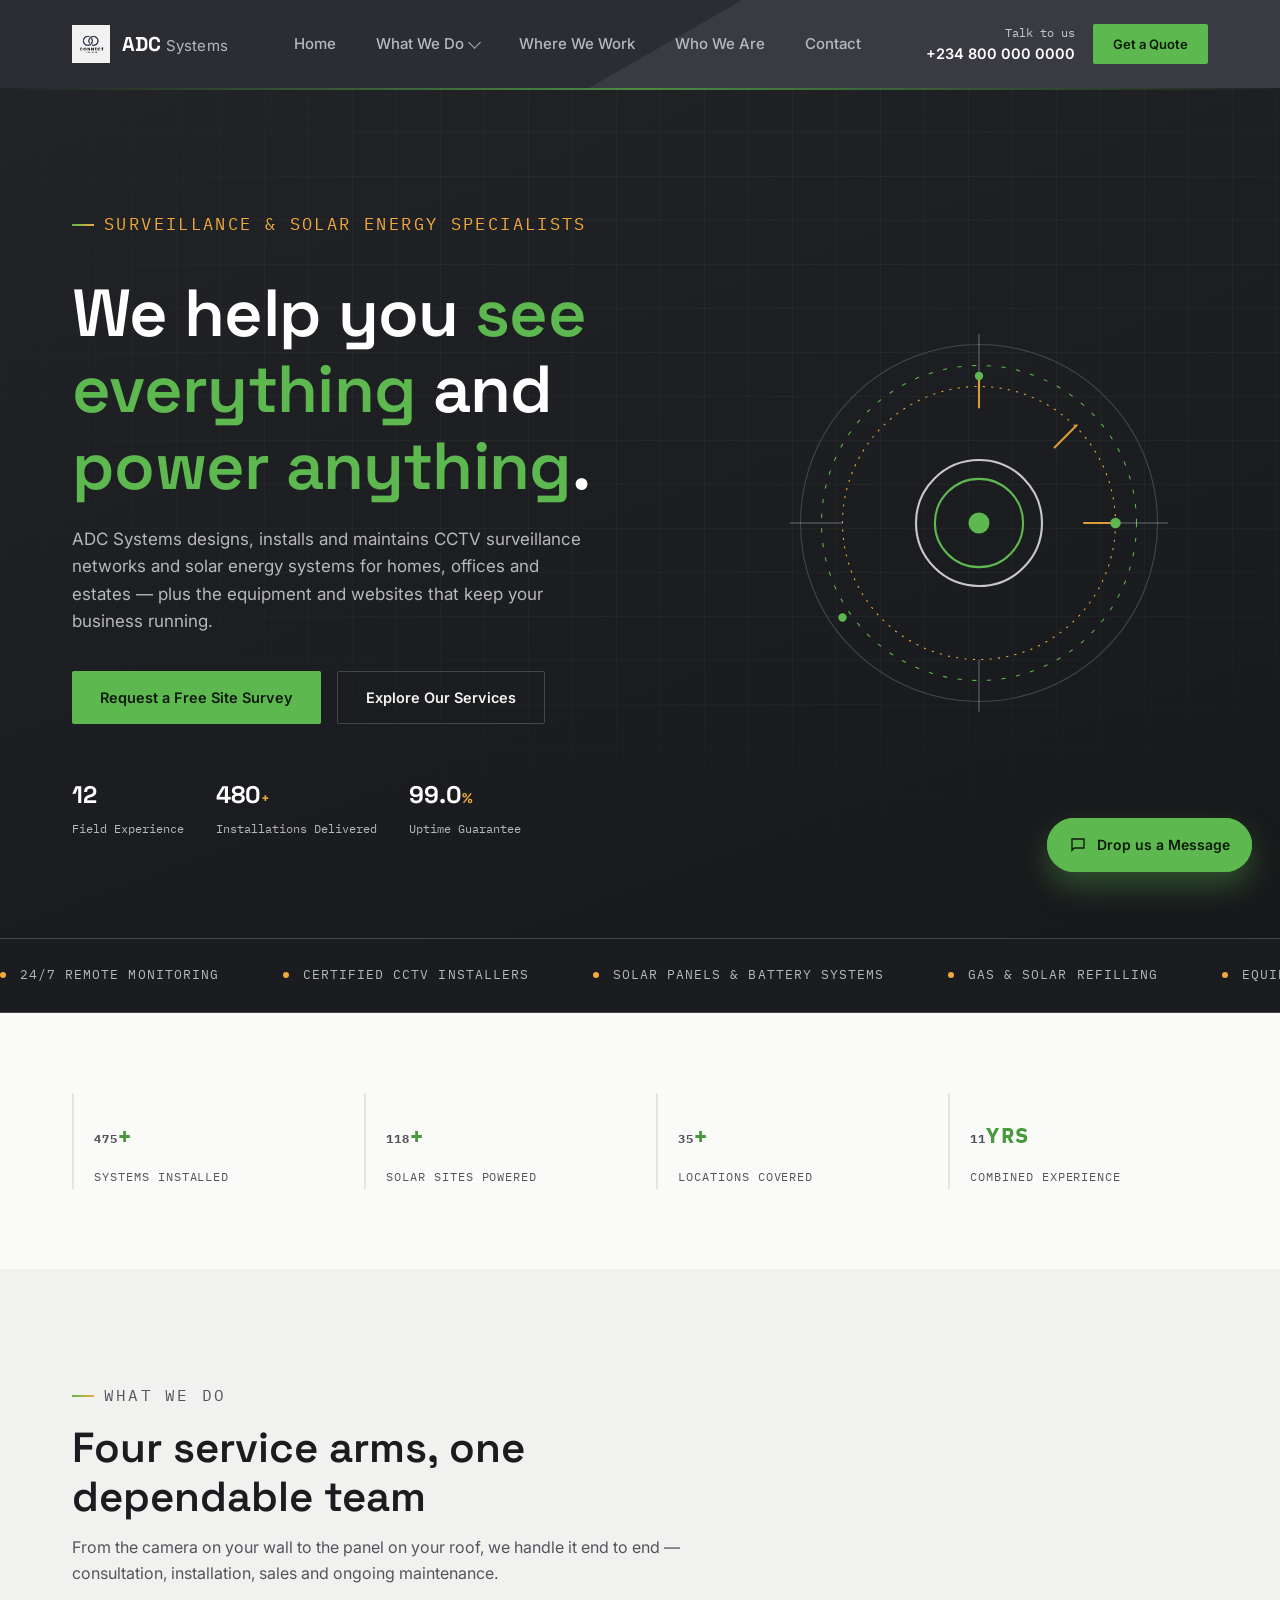
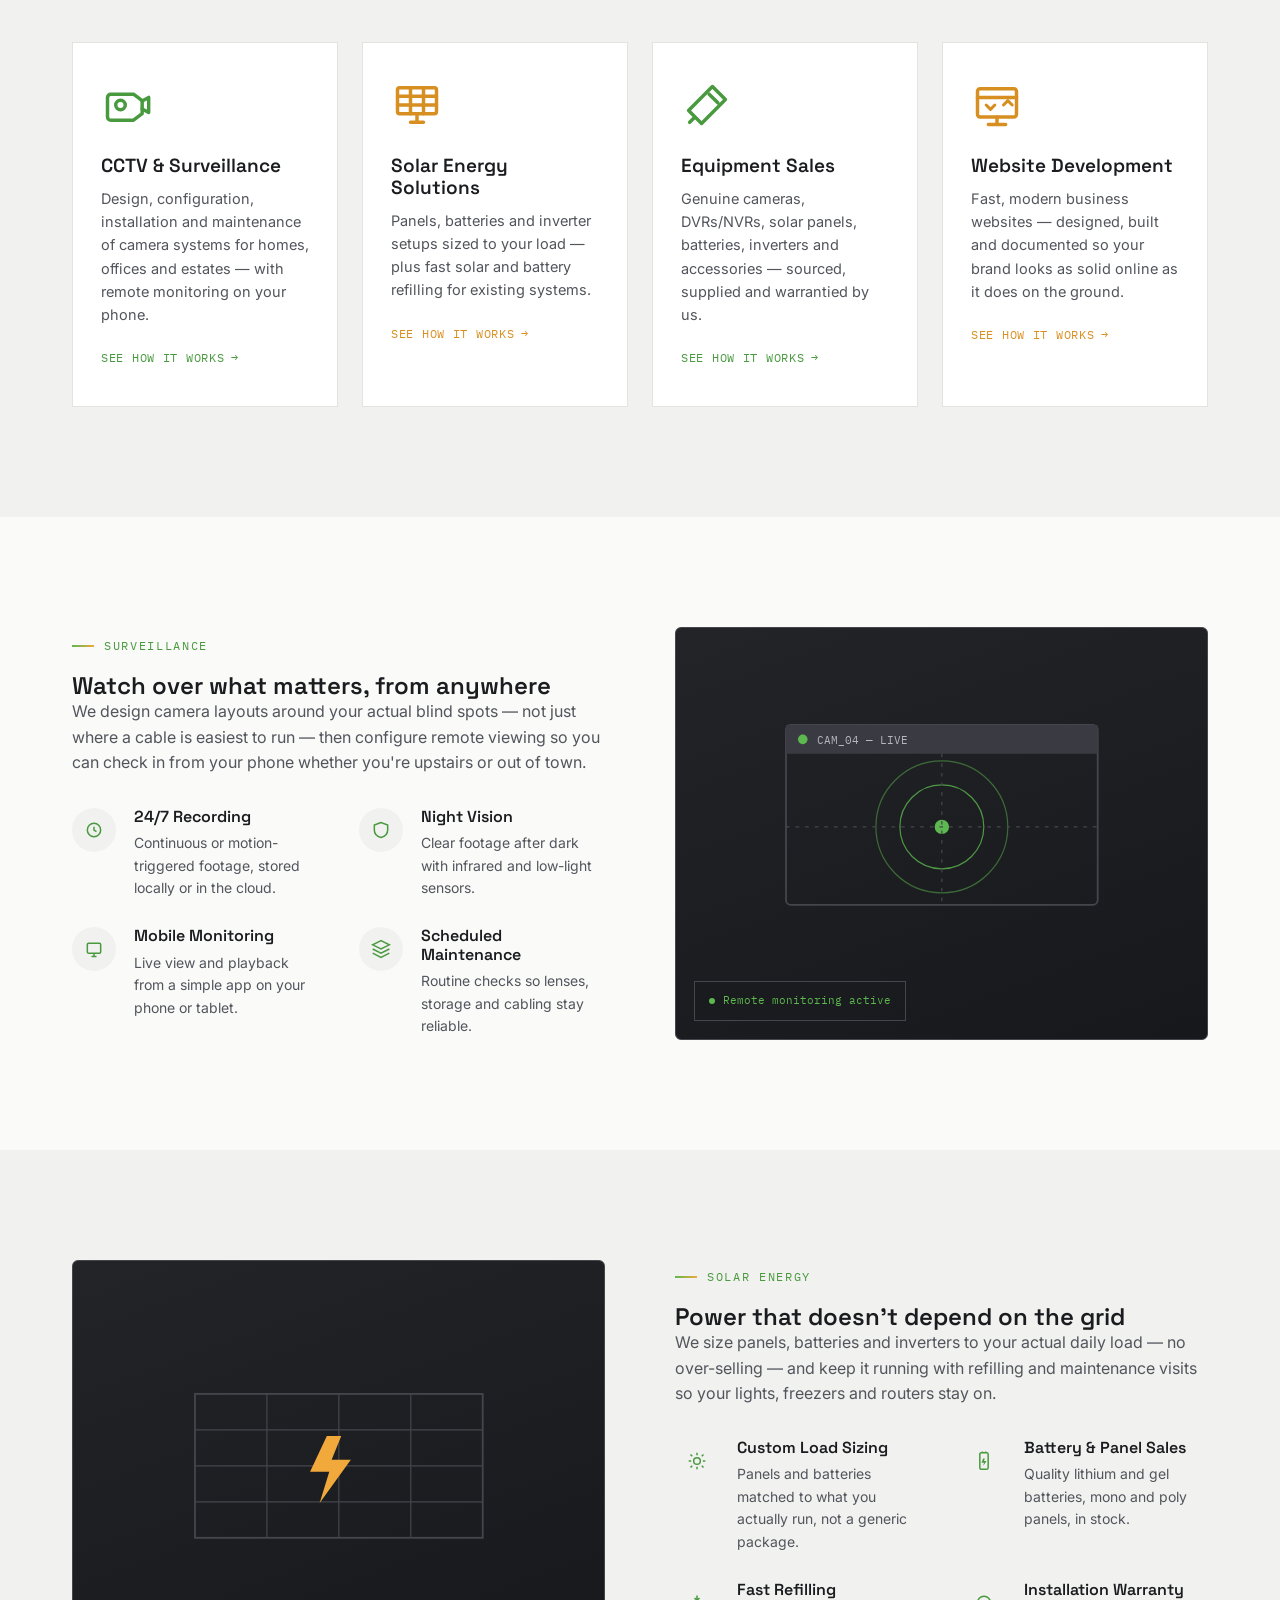
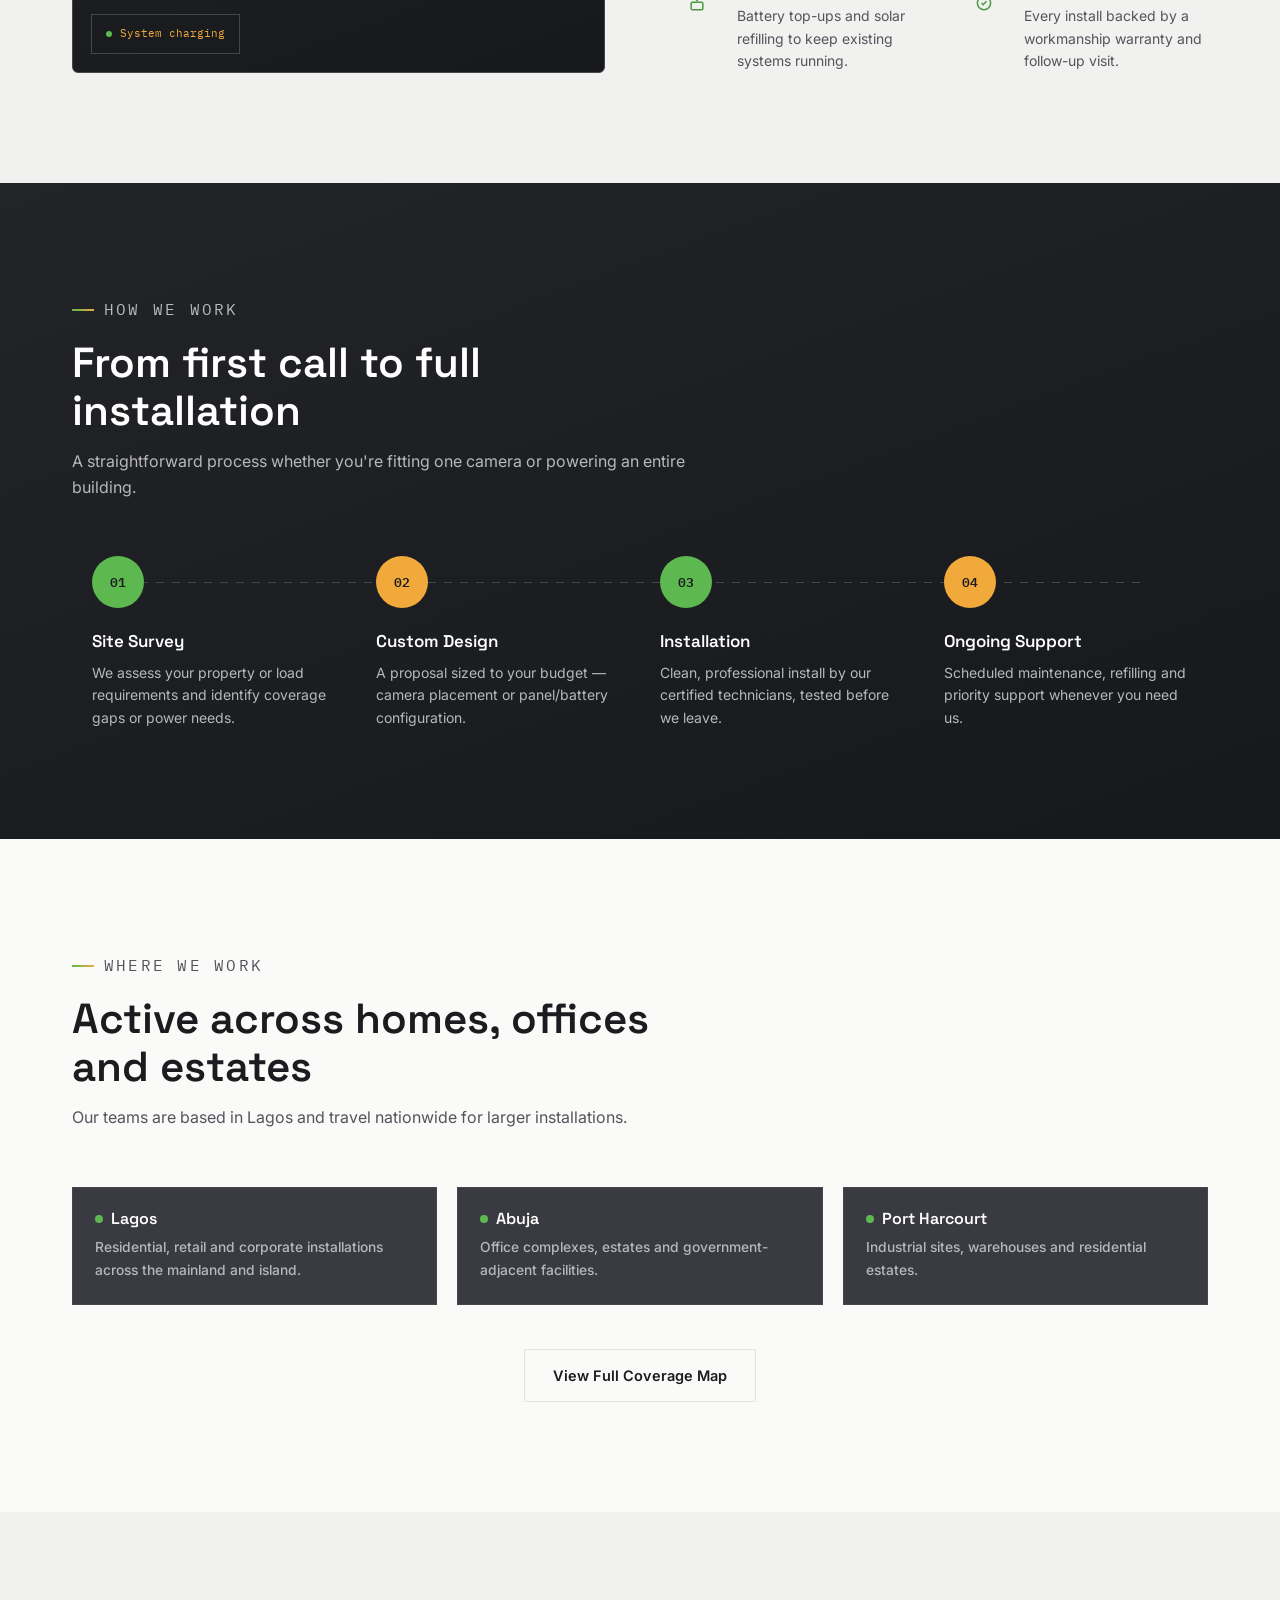
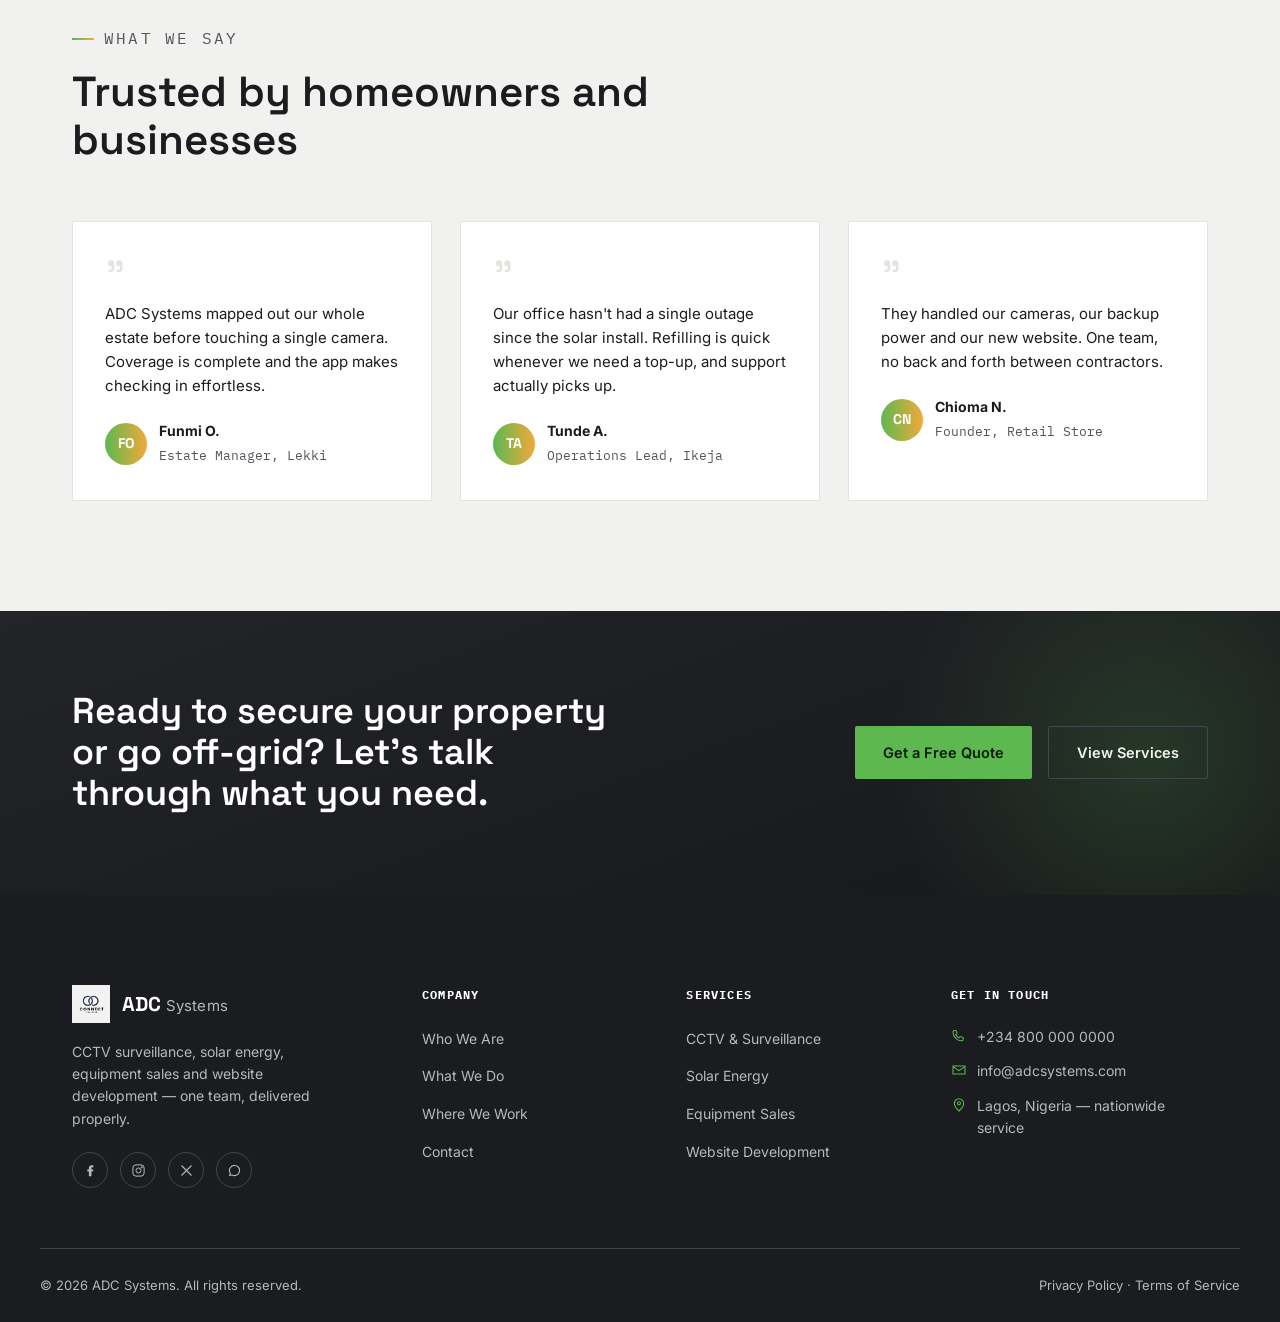
==== Adc localhost/index.html @ a19b5f36 "added files" ====
<!DOCTYPE html>
<html lang="en">
<head>
<meta charset="UTF-8">
<meta name="viewport" content="width=device-width, initial-scale=1.0">
<title>ADC Systems | CCTV Surveillance &amp; Solar Energy Solutions</title>
<meta name="description" content="ADC Systems specializes in CCTV surveillance configuration, installation and maintenance, solar energy systems (panels, batteries, refilling), security equipment sales, and website development.">
<link rel="icon" href="assets/images/logo.png">
<link rel="preconnect" href="https://fonts.googleapis.com">
<link rel="stylesheet" href="css/style.css">
</head>
<body>

<!-- ===== Preloader ===== -->
<div id="preloader" aria-hidden="true">
  <div class="loader-aperture">
    <svg viewBox="0 0 64 64">
      <circle class="ring" cx="32" cy="32" r="26"></circle>
      <circle class="sweep" cx="32" cy="32" r="26"></circle>
    </svg>
  </div>
  <p class="loader-text">Adc systems<span>...</span></p>
</div>

<!-- ===== Header ===== -->
<header class="site-header">
  <div class="header-inner">
    <a href="index.html" class="brand">
      <img src="assets/images/logo.png" alt="ADC Systems logo">
      <span class="brand-word">ADC<small>Systems</small></span>
    </a>

    <nav class="main-nav" aria-label="Primary">
      <ul>
        <li class="nav-item"><a href="index.html" class="nav-link">Home</a></li>
        <li class="nav-item has-dropdown">
          <a href="services.html" class="nav-link">What We Do <span class="caret"></span></a>
          <ul class="dropdown">
            <li><a href="services.html#cctv">CCTV &amp; Surveillance<small>Cameras, config &amp; monitoring</small></a></li>
            <li><a href="services.html#solar">Solar Energy Solutions<small>Panels, batteries &amp; refilling</small></a></li>
            <li><a href="services.html#equipment">Equipment Sales<small>Security &amp; solar hardware</small></a></li>
            <li><a href="services.html#web">Website Development<small>Design, build &amp; launch</small></a></li>
          </ul>
        </li>
        <li class="nav-item"><a href="portfolio.html" class="nav-link">Where We Work</a></li>
        <li class="nav-item"><a href="about.html" class="nav-link">Who We Are</a></li>
        <li class="nav-item"><a href="contact.html" class="nav-link">Contact</a></li>
      </ul>
    </nav>

    <div class="header-cta">
      <div class="header-phone">
        <span>Talk to us</span>
        <strong>+234 800 000 0000</strong>
      </div>
      <a href="contact.html" class="btn btn-primary btn-sm">Get a Quote</a>
      <button class="nav-toggle" aria-label="Toggle menu"><span></span><span></span><span></span></button>
    </div>
  </div>
</header>

<!-- ===== Hero ===== -->
<section class="hero">
  <div class="hero-scanline"></div>
  <div class="hero-inner">
    <div class="hero-copy">
      <p class="eyebrow on-dark">Surveillance &amp; Solar Energy Specialists</p>
      <h1>We help you <em>see everything</em> and <em>power anything</em>.</h1>
      <p>ADC Systems designs, installs and maintains CCTV surveillance networks and solar energy systems for homes, offices and estates — plus the equipment and websites that keep your business running.</p>
      <div class="hero-actions">
        <a href="contact.html" class="btn btn-primary">Request a Free Site Survey</a>
        <a href="services.html" class="btn btn-outline">Explore Our Services</a>
      </div>
      <div class="hero-badges">
        <div class="hero-badge"><strong data-count="12" class="unit-wrap">12<span class="unit">yrs</span></strong>Field Experience</div>
        <div class="hero-badge"><strong><span data-count="480">0</span><span class="unit">+</span></strong>Installations Delivered</div>
        <div class="hero-badge"><strong><span data-count="99" data-decimals="1">0</span><span class="unit">%</span></strong>Uptime Guarantee</div>
      </div>
    </div>

    <div class="hero-visual" aria-hidden="true">
      <svg viewBox="0 0 400 400">
        <circle class="hud-ring" cx="200" cy="200" r="170"></circle>
        <circle class="hud-ring accent" cx="200" cy="200" r="150"></circle>
        <circle class="hud-ring accent2" cx="200" cy="200" r="130"></circle>
        <line class="hud-crosshair" x1="200" y1="20" x2="200" y2="70"></line>
        <line class="hud-crosshair" x1="200" y1="330" x2="200" y2="380"></line>
        <line class="hud-crosshair" x1="20" y1="200" x2="70" y2="200"></line>
        <line class="hud-crosshair" x1="330" y1="200" x2="380" y2="200"></line>
        <!-- camera lens -->
        <circle cx="200" cy="200" r="60" fill="none" stroke="#f4f4f2" stroke-width="2" opacity=".8"></circle>
        <circle cx="200" cy="200" r="42" fill="none" stroke="var(--lens)" stroke-width="2"></circle>
        <circle cx="200" cy="200" r="10" fill="var(--lens)"></circle>
        <!-- solar rays -->
        <g stroke="var(--solar)" stroke-width="2" stroke-linecap="round" opacity=".9">
          <line x1="200" y1="60" x2="200" y2="90"></line>
          <line x1="293" y1="107" x2="272" y2="128"></line>
          <line x1="330" y1="200" x2="300" y2="200"></line>
        </g>
        <circle class="hud-blip" cx="330" cy="200" r="5"></circle>
        <circle class="hud-blip" cx="200" cy="60" r="4" style="animation-delay:.6s"></circle>
        <circle class="hud-blip" cx="70" cy="290" r="4" style="animation-delay:1.1s"></circle>
      </svg>
    </div>
  </div>
</section>

<!-- ===== Trust strip ===== -->
<div class="trust-strip" aria-hidden="true">
  <div class="trust-track">
    <span>24/7 Remote Monitoring</span>
    <span>Certified CCTV Installers</span>
    <span>Solar Panels &amp; Battery Systems</span>
    <span>Gas &amp; Solar Refilling</span>
    <span>Equipment Sales</span>
    <span>Website Development</span>
    <span>24/7 Remote Monitoring</span>
    <span>Certified CCTV Installers</span>
    <span>Solar Panels &amp; Battery Systems</span>
    <span>Gas &amp; Solar Refilling</span>
    <span>Equipment Sales</span>
    <span>Website Development</span>
  </div>
</div>

<!-- ===== Stats ===== -->
<section class="stats">
  <div class="container stats-grid">
    <div class="stat reveal"><strong><span data-count="480">0</span><span class="unit">+</span></strong><span>Systems Installed</span></div>
    <div class="stat reveal reveal-delay-1"><strong><span data-count="120">0</span><span class="unit">+</span></strong><span>Solar Sites Powered</span></div>
    <div class="stat reveal reveal-delay-2"><strong><span data-count="36">0</span><span class="unit">+</span></strong><span>Locations Covered</span></div>
    <div class="stat reveal reveal-delay-3"><strong><span data-count="12">0</span><span class="unit">yrs</span></strong><span>Combined Experience</span></div>
  </div>
</section>

<!-- ===== What We Do ===== -->
<section class="section dim" id="what-we-do">
  <div class="container">
    <div class="section-head reveal">
      <p class="eyebrow">What We Do</p>
      <h2>Four service arms, one dependable team</h2>
      <p>From the camera on your wall to the panel on your roof, we handle it end to end — consultation, installation, sales and ongoing maintenance.</p>
    </div>

    <div class="services-grid">
      <div class="service-card reveal">
        <div class="service-icon">
          <svg viewBox="0 0 24 24" fill="none" stroke="currentColor" stroke-width="1.6" stroke-linecap="round" stroke-linejoin="round">
            <path d="M3 8.5c0-.83.67-1.5 1.5-1.5H15l4 3v6l-4 3H4.5C3.67 19 3 18.33 3 17.5v-9Z"></path>
            <circle cx="9" cy="12" r="2.2"></circle>
            <path d="M19 10.2 22 8.5v7L19 13.8"></path>
          </svg>
        </div>
        <h3>CCTV &amp; Surveillance</h3>
        <p>Design, configuration, installation and maintenance of camera systems for homes, offices and estates — with remote monitoring on your phone.</p>
        <a href="services.html#cctv" class="card-link">See how it works <span class="arrow">→</span></a>
      </div>

      <div class="service-card solar-tone reveal reveal-delay-1">
        <div class="service-icon">
          <svg viewBox="0 0 24 24" fill="none" stroke="currentColor" stroke-width="1.6" stroke-linecap="round" stroke-linejoin="round">
            <rect x="3" y="4" width="18" height="12" rx="1"></rect>
            <path d="M3 8h18M3 12h18M9 4v12M15 4v12"></path>
            <path d="M9 20h6M12 16v4"></path>
          </svg>
        </div>
        <h3>Solar Energy Solutions</h3>
        <p>Panels, batteries and inverter setups sized to your load — plus fast solar and battery refilling for existing systems.</p>
        <a href="services.html#solar" class="card-link">See how it works <span class="arrow">→</span></a>
      </div>

      <div class="service-card reveal reveal-delay-2">
        <div class="service-icon">
          <svg viewBox="0 0 24 24" fill="none" stroke="currentColor" stroke-width="1.6" stroke-linecap="round" stroke-linejoin="round">
            <path d="M14.5 3.5 20.5 9.5 9.5 20.5 3.5 14.5 14.5 3.5Z"></path>
            <path d="M13 7l4 4M6 18l-2 2"></path>
          </svg>
        </div>
        <h3>Equipment Sales</h3>
        <p>Genuine cameras, DVRs/NVRs, solar panels, batteries, inverters and accessories — sourced, supplied and warrantied by us.</p>
        <a href="services.html#equipment" class="card-link">See how it works <span class="arrow">→</span></a>
      </div>

      <div class="service-card solar-tone reveal reveal-delay-3">
        <div class="service-icon">
          <svg viewBox="0 0 24 24" fill="none" stroke="currentColor" stroke-width="1.6" stroke-linecap="round" stroke-linejoin="round">
            <rect x="3" y="4.5" width="18" height="13" rx="1.2"></rect>
            <path d="M3 8.5h18"></path>
            <path d="M8 21h8M12 17.5V21"></path>
            <path d="M7 12l2 2 2-2M15 12l2-2 2 2" stroke-width="1.4"></path>
          </svg>
        </div>
        <h3>Website Development</h3>
        <p>Fast, modern business websites — designed, built and documented so your brand looks as solid online as it does on the ground.</p>
        <a href="services.html#web" class="card-link">See how it works <span class="arrow">→</span></a>
      </div>
    </div>
  </div>
</section>

<!-- ===== Split: CCTV feature ===== -->
<section class="section">
  <div class="container split">
    <div class="split-copy reveal">
      <p class="eyebrow">Surveillance</p>
      <h2>Watch over what matters, from anywhere</h2>
      <p style="margin-bottom:32px;">We design camera layouts around your actual blind spots — not just where a cable is easiest to run — then configure remote viewing so you can check in from your phone whether you're upstairs or out of town.</p>
      <div class="feature-grid">
        <div class="feature-item">
          <div class="f-icon"><svg viewBox="0 0 24 24" fill="none" stroke="currentColor" stroke-width="1.8"><path d="M4 12a8 8 0 1 1 16 0 8 8 0 0 1-16 0Z"/><path d="M12 8v4l3 2"/></svg></div>
          <div><h4>24/7 Recording</h4><p>Continuous or motion-triggered footage, stored locally or in the cloud.</p></div>
        </div>
        <div class="feature-item">
          <div class="f-icon"><svg viewBox="0 0 24 24" fill="none" stroke="currentColor" stroke-width="1.8"><path d="M12 3 4 6v6c0 4.5 3.4 7.9 8 9 4.6-1.1 8-4.5 8-9V6l-8-3Z"/></svg></div>
          <div><h4>Night Vision</h4><p>Clear footage after dark with infrared and low-light sensors.</p></div>
        </div>
        <div class="feature-item">
          <div class="f-icon"><svg viewBox="0 0 24 24" fill="none" stroke="currentColor" stroke-width="1.8"><rect x="4" y="5" width="16" height="12" rx="1.5"/><path d="M9 21h6M12 17v4"/></svg></div>
          <div><h4>Mobile Monitoring</h4><p>Live view and playback from a simple app on your phone or tablet.</p></div>
        </div>
        <div class="feature-item">
          <div class="f-icon"><svg viewBox="0 0 24 24" fill="none" stroke="currentColor" stroke-width="1.8"><path d="M12 2 2 7l10 5 10-5-10-5Z"/><path d="M2 17l10 5 10-5M2 12l10 5 10-5"/></svg></div>
          <div><h4>Scheduled Maintenance</h4><p>Routine checks so lenses, storage and cabling stay reliable.</p></div>
        </div>
      </div>
    </div>
    <div class="split-visual reveal reveal-delay-1">
      <div class="frame">
        <svg viewBox="0 0 300 240" aria-hidden="true">
          <rect x="20" y="30" width="260" height="150" rx="4" fill="none" stroke="var(--line-dark)" stroke-width="1.5"></rect>
          <rect x="20" y="30" width="260" height="24" fill="var(--charcoal-2)"></rect>
          <circle cx="34" cy="42" r="4" fill="var(--lens)"></circle>
          <text x="46" y="46" font-family="IBM Plex Mono" font-size="9" fill="#b7b8bd">CAM_04 — LIVE</text>
          <circle cx="150" cy="115" r="55" fill="none" stroke="var(--lens)" stroke-width="1" opacity=".5"></circle>
          <circle cx="150" cy="115" r="35" fill="none" stroke="var(--lens)" stroke-width="1" opacity=".8"></circle>
          <circle cx="150" cy="115" r="6" fill="var(--lens)"></circle>
          <line x1="20" y1="115" x2="280" y2="115" stroke="var(--line-dark)" stroke-width="1" stroke-dasharray="3 5"></line>
          <line x1="150" y1="54" x2="150" y2="180" stroke="var(--line-dark)" stroke-width="1" stroke-dasharray="3 5"></line>
        </svg>
        <span class="tag">Remote monitoring active</span>
      </div>
    </div>
  </div>
</section>

<!-- ===== Split: Solar feature (reverse) ===== -->
<section class="section dim">
  <div class="container split reverse">
    <div class="split-copy reveal">
      <p class="eyebrow">Solar Energy</p>
      <h2>Power that doesn't depend on the grid</h2>
      <p style="margin-bottom:32px;">We size panels, batteries and inverters to your actual daily load — no over-selling — and keep it running with refilling and maintenance visits so your lights, freezers and routers stay on.</p>
      <div class="feature-grid">
        <div class="feature-item">
          <div class="f-icon"><svg viewBox="0 0 24 24" fill="none" stroke="currentColor" stroke-width="1.8"><circle cx="12" cy="12" r="4"/><path d="M12 2v3M12 19v3M4.2 4.2l2.1 2.1M17.7 17.7l2.1 2.1M2 12h3M19 12h3M4.2 19.8l2.1-2.1M17.7 6.3l2.1-2.1"/></svg></div>
          <div><h4>Custom Load Sizing</h4><p>Panels and batteries matched to what you actually run, not a generic package.</p></div>
        </div>
        <div class="feature-item">
          <div class="f-icon"><svg viewBox="0 0 24 24" fill="none" stroke="currentColor" stroke-width="1.8"><rect x="7" y="2" width="10" height="20" rx="2"/><path d="M10 2V0.5M14 2V0.5"/><path d="M11 9l-2 5h3l-1 4 4-6h-3l1-3Z" fill="currentColor" stroke="none"/></svg></div>
          <div><h4>Battery &amp; Panel Sales</h4><p>Quality lithium and gel batteries, mono and poly panels, in stock.</p></div>
        </div>
        <div class="feature-item">
          <div class="f-icon"><svg viewBox="0 0 24 24" fill="none" stroke="currentColor" stroke-width="1.8"><path d="M12 3v6M9 6l3 3 3-3"/><rect x="5" y="11" width="14" height="9" rx="1.5"/></svg></div>
          <div><h4>Fast Refilling</h4><p>Battery top-ups and solar refilling to keep existing systems running.</p></div>
        </div>
        <div class="feature-item">
          <div class="f-icon"><svg viewBox="0 0 24 24" fill="none" stroke="currentColor" stroke-width="1.8"><path d="M4 12a8 8 0 1 1 16 0 8 8 0 0 1-16 0Z"/><path d="M9 12l2 2 4-4"/></svg></div>
          <div><h4>Installation Warranty</h4><p>Every install backed by a workmanship warranty and follow-up visit.</p></div>
        </div>
      </div>
    </div>
    <div class="split-visual reveal reveal-delay-1">
      <div class="frame">
        <svg viewBox="0 0 300 240" aria-hidden="true">
          <rect x="30" y="60" width="240" height="120" fill="none" stroke="var(--line-dark)" stroke-width="1.5"></rect>
          <line x1="30" y1="90" x2="270" y2="90" stroke="var(--line-dark)" stroke-width="1"></line>
          <line x1="30" y1="120" x2="270" y2="120" stroke="var(--line-dark)" stroke-width="1"></line>
          <line x1="30" y1="150" x2="270" y2="150" stroke="var(--line-dark)" stroke-width="1"></line>
          <line x1="90" y1="60" x2="90" y2="180" stroke="var(--line-dark)" stroke-width="1"></line>
          <line x1="150" y1="60" x2="150" y2="180" stroke="var(--line-dark)" stroke-width="1"></line>
          <line x1="210" y1="60" x2="210" y2="180" stroke="var(--line-dark)" stroke-width="1"></line>
          <path d="M140 95l-14 30h16l-8 26 26-36h-16l8-20Z" fill="var(--solar)"></path>
        </svg>
        <span class="tag" style="color:var(--solar); border-color:var(--line-dark);">System charging</span>
      </div>
    </div>
  </div>
</section>

<!-- ===== Process ===== -->
<section class="section dark">
  <div class="container">
    <div class="section-head reveal">
      <p class="eyebrow on-dark">How We Work</p>
      <h2>From first call to full installation</h2>
      <p>A straightforward process whether you're fitting one camera or powering an entire building.</p>
    </div>

    <div class="process">
      <div class="process-step reveal">
        <span class="num">01</span>
        <h4>Site Survey</h4>
        <p>We assess your property or load requirements and identify coverage gaps or power needs.</p>
      </div>
      <div class="process-step reveal reveal-delay-1">
        <span class="num">02</span>
        <h4>Custom Design</h4>
        <p>A proposal sized to your budget — camera placement or panel/battery configuration.</p>
      </div>
      <div class="process-step reveal reveal-delay-2">
        <span class="num">03</span>
        <h4>Installation</h4>
        <p>Clean, professional install by our certified technicians, tested before we leave.</p>
      </div>
      <div class="process-step reveal reveal-delay-3">
        <span class="num">04</span>
        <h4>Ongoing Support</h4>
        <p>Scheduled maintenance, refilling and priority support whenever you need us.</p>
      </div>
    </div>
  </div>
</section>

<!-- ===== Where We Work preview ===== -->
<section class="section">
  <div class="container">
    <div class="section-head reveal">
      <p class="eyebrow">Where We Work</p>
      <h2>Active across homes, offices and estates</h2>
      <p>Our teams are based in Lagos and travel nationwide for larger installations.</p>
    </div>

    <div class="location-list">
      <div class="location-card reveal"><h4>Lagos</h4><p>Residential, retail and corporate installations across the mainland and island.</p></div>
      <div class="location-card reveal reveal-delay-1"><h4>Abuja</h4><p>Office complexes, estates and government-adjacent facilities.</p></div>
      <div class="location-card reveal reveal-delay-2"><h4>Port Harcourt</h4><p>Industrial sites, warehouses and residential estates.</p></div>
    </div>

    <div style="text-align:center; margin-top:44px;">
      <a href="portfolio.html" class="btn btn-outline on-light">View Full Coverage Map</a>
    </div>
  </div>
</section>

<!-- ===== Testimonials ===== -->
<section class="section dim">
  <div class="container">
    <div class="section-head reveal">
      <p class="eyebrow">What We Say</p>
      <h2>Trusted by homeowners and businesses</h2>
    </div>
    <div class="testimonial-track">
      <div class="testimonial reveal">
        <span class="quote-mark">"</span>
        <p>ADC Systems mapped out our whole estate before touching a single camera. Coverage is complete and the app makes checking in effortless.</p>
        <div class="who"><div class="avatar">FO</div><div><strong>Funmi O.</strong><span>Estate Manager, Lekki</span></div></div>
      </div>
      <div class="testimonial reveal reveal-delay-1">
        <span class="quote-mark">"</span>
        <p>Our office hasn't had a single outage since the solar install. Refilling is quick whenever we need a top-up, and support actually picks up.</p>
        <div class="who"><div class="avatar">TA</div><div><strong>Tunde A.</strong><span>Operations Lead, Ikeja</span></div></div>
      </div>
      <div class="testimonial reveal reveal-delay-2">
        <span class="quote-mark">"</span>
        <p>They handled our cameras, our backup power and our new website. One team, no back and forth between contractors.</p>
        <div class="who"><div class="avatar">CN</div><div><strong>Chioma N.</strong><span>Founder, Retail Store</span></div></div>
      </div>
    </div>
  </div>
</section>

<!-- ===== CTA banner ===== -->
<section class="cta-banner">
  <div class="container cta-banner-inner">
    <h2 class="reveal">Ready to secure your property or go off-grid? Let's talk through what you need.</h2>
    <div class="actions reveal reveal-delay-1">
      <a href="contact.html" class="btn btn-primary">Get a Free Quote</a>
      <a href="services.html" class="btn btn-outline">View Services</a>
    </div>
  </div>
</section>

<!-- ===== Footer ===== -->
<footer class="site-footer">
  <div class="container footer-grid">
    <div class="footer-brand">
      <a href="index.html" class="brand"><img src="assets/images/logo.png" alt="ADC Systems logo"><span class="brand-word">ADC<small>Systems</small></span></a>
      <p>CCTV surveillance, solar energy, equipment sales and website development — one team, delivered properly.</p>
      <div class="footer-social">
        <a href="#" aria-label="Facebook"><svg viewBox="0 0 24 24" fill="currentColor"><path d="M13.5 21v-7.5H16l.5-3.2h-3V8.2c0-.9.3-1.6 1.7-1.6H16.6V3.8C16.1 3.7 15 3.6 13.8 3.6c-2.6 0-4.4 1.6-4.4 4.5v2.2H6.9v3.2h2.5V21h4.1Z"/></svg></a>
        <a href="#" aria-label="Instagram"><svg viewBox="0 0 24 24" fill="none" stroke="currentColor" stroke-width="1.6"><rect x="3" y="3" width="18" height="18" rx="5"/><circle cx="12" cy="12" r="4"/><circle cx="17.2" cy="6.8" r="1"/></svg></a>
        <a href="#" aria-label="X"><svg viewBox="0 0 24 24" fill="currentColor"><path d="M4 4l16 16M20 4 4 20" stroke="currentColor" stroke-width="1.8" fill="none"/></svg></a>
        <a href="#" aria-label="WhatsApp"><svg viewBox="0 0 24 24" fill="currentColor"><path d="M12 3a9 9 0 0 0-7.7 13.7L3 21l4.5-1.2A9 9 0 1 0 12 3Zm0 1.8a7.2 7.2 0 1 1 0 14.4 7.1 7.1 0 0 1-3.7-1l-.3-.2-2.6.7.7-2.5-.2-.3A7.2 7.2 0 0 1 12 4.8Z"/></svg></a>
      </div>
    </div>

    <div class="footer-col">
      <h5>Company</h5>
      <ul>
        <li><a href="about.html">Who We Are</a></li>
        <li><a href="services.html">What We Do</a></li>
        <li><a href="portfolio.html">Where We Work</a></li>
        <li><a href="contact.html">Contact</a></li>
      </ul>
    </div>

    <div class="footer-col">
      <h5>Services</h5>
      <ul>
        <li><a href="services.html#cctv">CCTV &amp; Surveillance</a></li>
        <li><a href="services.html#solar">Solar Energy</a></li>
        <li><a href="services.html#equipment">Equipment Sales</a></li>
        <li><a href="services.html#web">Website Development</a></li>
      </ul>
    </div>

    <div class="footer-col">
      <h5>Get In Touch</h5>
      <ul class="footer-contact">
        <li><svg viewBox="0 0 24 24" fill="none" stroke="currentColor" stroke-width="1.6"><path d="M3 5.5c0-1 .8-1.8 1.8-1.8h2.1c.5 0 1 .4 1.1.9l.9 3a1.1 1.1 0 0 1-.4 1.2l-1.4 1c1 2.3 2.8 4.1 5.1 5.1l1-1.4c.3-.4.8-.5 1.2-.4l3 .9c.5.1.9.6.9 1.1v2.1c0 1-.8 1.8-1.8 1.8C9.5 20 3 13.5 3 5.5Z"/></svg><span>+234 800 000 0000</span></li>
        <li><svg viewBox="0 0 24 24" fill="none" stroke="currentColor" stroke-width="1.6"><path d="M3 6h18v12H3z"/><path d="m3 7 9 6 9-6"/></svg><span>info@adcsystems.com</span></li>
        <li><svg viewBox="0 0 24 24" fill="none" stroke="currentColor" stroke-width="1.6"><path d="M12 21s7-6.1 7-11.5A7 7 0 0 0 5 9.5C5 14.9 12 21 12 21Z"/><circle cx="12" cy="9.5" r="2.3"/></svg><span>Lagos, Nigeria — nationwide service</span></li>
      </ul>
    </div>
  </div>

  <div class="container footer-bottom">
    <span>&copy; <span class="js-year"></span> ADC Systems. All rights reserved.</span>
    <span><a href="#">Privacy Policy</a> &middot; <a href="#">Terms of Service</a></span>
  </div>
</footer>

<!-- ===== Floating action button ===== -->
<a href="contact.html" class="fab"><span class="pulse"></span>
  <svg viewBox="0 0 24 24" fill="none" stroke="currentColor" stroke-width="1.8"><path d="M4 4h16v12H7l-3 3V4Z"/></svg>
  <span>Drop us a Message</span>
</a>

<script src="js/main.js"></script>
</body>
</html>
---- Adc localhost/css/style.css ----
/* =========================================================
   ADC SYSTEMS — Core Stylesheet
   Design tokens, layout, and shared components
   ========================================================= */

/* ---------- Fonts ---------- */
@import url('https://fonts.googleapis.com/css2?family=Space+Grotesk:wght@400;500;600;700&family=Inter:wght@400;500;600;700&family=IBM+Plex+Mono:wght@400;500&family=Montserrat:wght@500;600;700&display=swap');

/* ---------- Design tokens ---------- */
:root{
  /* Core palette */
  --ink:            #1b1c1f;   /* near-black, deep sections */
  --charcoal:       #2c2d33;   /* header / dark panels */
  --charcoal-2:     #3a3b42;   /* lighter charcoal for cards on dark */
  --paper:          #fafaf9;   /* main background */
  --paper-dim:      #f1f1ef;   /* alt section background */
  --line:           #e4e3df;   /* hairline borders on light */
  --line-dark:      #45464d;   /* hairline borders on dark */

  /* Text */
  --text-body:      #52555c;
  --text-strong:    #1b1c1f;
  --text-inverse:   #f4f4f2;
  --text-inverse-dim:#b7b8bd;

  /* Brand accents */
  --lens:           #5cb84f;   /* lens/night-vision green — surveillance */
  --lens-dark:      #499a3f;
  --solar:          #f2a93b;   /* solar gold — energy */
  --solar-dark:     #d88f22;

  /* Gradients */
  --grad-scan: linear-gradient(90deg, var(--lens) 0%, var(--solar) 100%);
  --grad-dark: linear-gradient(160deg, #232428 0%, #17181b 100%);

  /* Type */
  --font-display: 'Space Grotesk', sans-serif;
  --font-body: 'Inter', sans-serif;
  --font-mono: 'IBM Plex Mono', monospace;
  --font-nav: 'Montserrat', sans-serif;

  /* Layout */
  --container: 1200px;
  --radius-sm: 4px;
  --radius-md: 8px;
  --header-h: 88px;

  /* Motion */
  --ease: cubic-bezier(.25,.8,.25,1);
  --fast: .2s;
  --med: .45s;
  --slow: .8s;
}

/* ---------- Reset ---------- */
*,*::before,*::after{ box-sizing:border-box; margin:0; padding:0; }
html{ scroll-behavior:smooth; }
body{
  font-family:var(--font-body);
  color:var(--text-body);
  background:var(--paper);
  line-height:1.6;
  -webkit-font-smoothing:antialiased;
  overflow-x:hidden;
  cursor:auto; /* explicit default cursor — no custom glow cursor anywhere */
}
img{ max-width:100%; display:block; }
a{ color:inherit; text-decoration:none; }
ul{ list-style:none; }
button{ font-family:inherit; cursor:pointer; border:none; background:none; }
input, textarea, select{ font-family:inherit; }
h1,h2,h3,h4{ font-family:var(--font-display); color:var(--text-strong); line-height:1.15; font-weight:600; }

.container{ max-width:var(--container); margin:0 auto; padding:0 32px; }

::selection{ background:var(--lens); color:#fff; }

/* visible keyboard focus (accessibility) */
a:focus-visible, button:focus-visible, input:focus-visible, textarea:focus-visible{
  outline:2px solid var(--lens);
  outline-offset:3px;
}

@media (prefers-reduced-motion: reduce){
  *{ animation-duration:.001ms !important; animation-iteration-count:1 !important; transition-duration:.001ms !important; scroll-behavior:auto !important; }
}

/* ---------- Eyebrow / Section labels ---------- */
.eyebrow{
  display:inline-flex; align-items:center; gap:10px;
  font-family:var(--font-mono);
  font-size:12px; letter-spacing:.14em; text-transform:uppercase;
  color:var(--lens-dark);
  margin-bottom:16px;
}
.eyebrow::before{
  content:''; width:22px; height:2px; background:var(--grad-scan);
}
.eyebrow.on-dark{ color:var(--solar); }

.section-head{ max-width:640px; margin-bottom:56px; }
.section-head h2{ font-size:clamp(28px,3.4vw,42px); margin-bottom:14px; }
.section-head p{ font-size:16px; color:var(--text-body); }
.section-head.center{ margin-left:auto; margin-right:auto; text-align:center; }

/* ---------- Preloader ---------- */
#preloader{
  position:fixed; inset:0; z-index:9999;
  background:var(--ink);
  display:flex; align-items:center; justify-content:center;
  flex-direction:column; gap:18px;
  transition:opacity var(--slow) var(--ease), visibility var(--slow) var(--ease);
}
#preloader.hidden{ opacity:0; visibility:hidden; pointer-events:none; }

.loader-aperture{
  position:relative; width:64px; height:64px;
}
.loader-aperture svg{ width:100%; height:100%; }
.loader-aperture .ring{
  fill:none; stroke:var(--line-dark); stroke-width:3;
}
.loader-aperture .sweep{
  fill:none; stroke:var(--lens); stroke-width:3; stroke-linecap:round;
  stroke-dasharray:150; stroke-dashoffset:150;
  transform-origin:center;
  animation:sweep 1.1s var(--ease) infinite;
}
@keyframes sweep{
  0%{ stroke-dashoffset:150; transform:rotate(0deg); }
  50%{ stroke-dashoffset:40; }
  100%{ stroke-dashoffset:150; transform:rotate(360deg); }
}
.loader-text{
  font-family:var(--font-mono); font-size:11px; letter-spacing:.2em;
  text-transform:uppercase; color:var(--text-inverse-dim);
}
.loader-text span{ color:var(--solar); }

/* ---------- Header ---------- */
.site-header{
  position:fixed; top:0; left:0; right:0; z-index:1000;
  height:var(--header-h);
  background:var(--charcoal);
  transition:background var(--med) var(--ease), box-shadow var(--med) var(--ease);
}
/* Subtle dark-on-dark diagonal accent (never exposes a light background,
   so nav text, phone number and CTA all stay legible at every width). */
.site-header::after{
  content:'';
  position:absolute; inset:0; z-index:-1;
  background:var(--charcoal-2);
  clip-path:polygon(58% 0, 100% 0, 100% 100%, 46% 100%);
}
.site-header.scrolled{ box-shadow:0 6px 24px rgba(0,0,0,.08); }

.header-inner{
  max-width:var(--container); margin:0 auto; padding:0 32px;
  height:100%; display:flex; align-items:center; justify-content:space-between;
}
.brand{ display:flex; align-items:center; gap:12px; z-index:2; }
.brand img{ height:38px; width:auto; }
.brand-word{ font-family:var(--font-display); font-weight:700; font-size:20px; color:#fff; letter-spacing:.01em; }
.brand-word small{ font-family:var(--font-body); font-weight:400; color:var(--text-inverse-dim); font-size:15px; margin-left:4px; }

.main-nav{ display:flex; align-items:center; gap:6px; }
.main-nav > ul{ display:flex; align-items:center; gap:4px; }
.nav-link{
  position:relative; display:flex; align-items:center; gap:6px;
  padding:10px 18px; font-size:15px; font-weight:500; color:var(--text-inverse-dim);
  transition:color var(--fast) var(--ease);
}
.nav-link:hover, .nav-item.active > .nav-link{ color:#fff; }
.nav-link .caret{ width:9px; height:9px; border-right:1.5px solid currentColor; border-bottom:1.5px solid currentColor; transform:rotate(45deg); margin-top:-3px; transition:transform var(--fast) var(--ease); }
.nav-item.active .nav-link .caret{ transform:rotate(225deg); margin-top:3px; }
.nav-item.active .nav-link{ color:var(--lens); }

.nav-item{ position:relative; }
.dropdown{
  position:absolute; top:calc(100% + 14px); left:0; min-width:260px;
  background:var(--charcoal-2); border-top:2px solid var(--lens);
  box-shadow:0 20px 40px rgba(0,0,0,.25);
  opacity:0; visibility:hidden; transform:translateY(8px);
  transition:opacity var(--fast) var(--ease), transform var(--fast) var(--ease), visibility var(--fast);
}
.nav-item:hover .dropdown, .nav-item.open .dropdown{ opacity:1; visibility:visible; transform:translateY(0); }
.dropdown li + li{ border-top:1px solid var(--line-dark); }
.dropdown a{
  display:flex; flex-direction:column; gap:4px; padding:16px 22px;
  font-family:var(--font-nav); font-weight:700; font-size:15px; letter-spacing:.01em;
  color:#f5f5f3; transition:background var(--fast), color var(--fast), padding-left var(--fast);
}
.dropdown a small{ font-family:var(--font-body); font-weight:500; font-size:12px; letter-spacing:0; color:var(--text-inverse-dim); opacity:.85; }
.dropdown a:hover{ background:var(--ink); color:var(--lens); padding-left:28px; }
.dropdown a:hover small{ color:var(--text-inverse-dim); opacity:1; }

.header-cta{
  display:flex; align-items:center; gap:18px;
}
.header-phone{
  display:flex; flex-direction:column; align-items:flex-end;
  font-family:var(--font-mono); font-size:12px; color:var(--text-inverse-dim);
}
.header-phone strong{ font-family:var(--font-body); font-size:14.5px; color:#fff; font-weight:600; }
.header-phone span{ color:#c7c8cc; }

.nav-toggle{ display:none; width:26px; height:20px; position:relative; z-index:2; }
.nav-toggle span{ position:absolute; left:0; width:100%; height:2px; background:#fff; transition:all var(--fast) var(--ease); }
.nav-toggle span:nth-child(1){ top:0; }
.nav-toggle span:nth-child(2){ top:9px; }
.nav-toggle span:nth-child(3){ top:18px; }
.nav-toggle.active span:nth-child(1){ transform:translateY(9px) rotate(45deg); }
.nav-toggle.active span:nth-child(2){ opacity:0; }
.nav-toggle.active span:nth-child(3){ transform:translateY(-9px) rotate(-45deg); }

/* ---------- Buttons ---------- */
.btn{
  display:inline-flex; align-items:center; gap:10px;
  padding:14px 28px; font-size:14.5px; font-weight:600;
  border-radius:2px; transition:transform var(--fast) var(--ease), box-shadow var(--fast) var(--ease), background var(--fast) var(--ease), color var(--fast) var(--ease);
  white-space:nowrap;
}
.btn-primary{ background:var(--lens); color:#0f1a0d; }
.btn-primary:hover{ background:var(--lens-dark); transform:translateY(-2px); box-shadow:0 10px 24px rgba(92,184,79,.3); }
.btn-solar{ background:var(--solar); color:#2b1c02; }
.btn-solar:hover{ background:var(--solar-dark); transform:translateY(-2px); box-shadow:0 10px 24px rgba(242,169,59,.3); }
.btn-outline{ border:1.5px solid var(--line-dark); color:var(--text-inverse); }
.btn-outline:hover{ border-color:var(--lens); color:var(--lens); transform:translateY(-2px); }
.btn-outline.on-light{ border-color:var(--line); color:var(--text-strong); }
.btn-outline.on-light:hover{ border-color:var(--lens); color:var(--lens-dark); }
.btn-ghost{ padding:14px 6px; color:var(--text-strong); font-weight:600; }
.btn-ghost .arrow{ transition:transform var(--fast) var(--ease); }
.btn-ghost:hover .arrow{ transform:translateX(6px); }
.btn-sm{ padding:10px 20px; font-size:13px; }

/* ---------- Hero ---------- */
.hero{
  position:relative; min-height:100vh; padding-top:var(--header-h);
  background:var(--grad-dark); color:var(--text-inverse); overflow:hidden;
}
.hero::before{
  content:''; position:absolute; inset:0;
  background-image:
    linear-gradient(rgba(255,255,255,.035) 1px, transparent 1px),
    linear-gradient(90deg, rgba(255,255,255,.035) 1px, transparent 1px);
  background-size:44px 44px;
  mask-image:radial-gradient(ellipse 80% 60% at 60% 40%, #000 40%, transparent 90%);
}
.hero-scanline{
  position:absolute; left:0; right:0; height:2px;
  background:linear-gradient(90deg, transparent, var(--lens), transparent);
  opacity:.7; animation:scan 5s linear infinite;
}
@keyframes scan{ 0%{ top:10%; } 50%{ top:85%; } 100%{ top:10%; } }

.hero-inner{
  position:relative; z-index:2;
  max-width:var(--container); margin:0 auto; padding:120px 32px 100px;
  display:grid; grid-template-columns:1.15fr .85fr; gap:60px; align-items:center;
}
.hero-copy h1{
  font-size:clamp(38px,5.2vw,68px); letter-spacing:-.01em; margin-bottom:22px; color:#fff;
}
.hero-copy h1 em{
  font-style:normal; color:var(--lens);
}
.hero-copy p{ font-size:17px; color:var(--text-inverse-dim); max-width:520px; margin-bottom:36px; }
.hero-actions{ display:flex; gap:16px; flex-wrap:wrap; margin-bottom:52px; }
.hero-badges{ display:flex; gap:32px; flex-wrap:wrap; }
.hero-badge{ font-family:var(--font-mono); font-size:12px; color:var(--text-inverse-dim); display:flex; flex-direction:column; gap:4px; }
.hero-badge strong{ font-family:var(--font-display); font-size:24px; color:#fff; display:block; }
.hero-badge strong .unit{ font-size:14px; color:var(--solar); }

/* Hero visual: lens + panel signature graphic */
.hero-visual{ position:relative; display:flex; align-items:center; justify-content:center; }
.hero-visual svg{ width:100%; max-width:420px; height:auto; }
.hud-ring{ fill:none; stroke:var(--line-dark); stroke-width:1; }
.hud-ring.accent{ stroke:var(--lens); stroke-dasharray:4 10; animation:spin 30s linear infinite; transform-origin:center; }
.hud-ring.accent2{ stroke:var(--solar); stroke-dasharray:2 6; animation:spin 22s linear infinite reverse; transform-origin:center; }
@keyframes spin{ to{ transform:rotate(360deg); } }
.hud-crosshair{ stroke:var(--text-inverse-dim); stroke-width:1; opacity:.5; }
.hud-blip{ fill:var(--lens); animation:blip 2.2s ease-in-out infinite; }
@keyframes blip{ 0%,100%{ opacity:.3; } 50%{ opacity:1; } }

/* ---------- Marquee / trust strip ---------- */
.trust-strip{
  background:var(--ink); padding:26px 0; overflow:hidden;
  border-top:1px solid var(--line-dark); border-bottom:1px solid var(--line-dark);
}
.trust-track{ display:flex; gap:64px; width:max-content; animation:marquee 26s linear infinite; }
.trust-track span{
  font-family:var(--font-mono); font-size:13px; letter-spacing:.08em; text-transform:uppercase;
  color:var(--text-inverse-dim); white-space:nowrap; display:flex; align-items:center; gap:14px;
}
.trust-track span::before{ content:''; width:6px; height:6px; border-radius:50%; background:var(--solar); }
@keyframes marquee{ to{ transform:translateX(-50%); } }

/* ---------- Stats ---------- */
.stats{ background:var(--paper); padding:80px 0; }
.stats-grid{ display:grid; grid-template-columns:repeat(4,1fr); gap:32px; }
.stat{ border-left:2px solid var(--line); padding-left:20px; }
.stat strong{ font-family:var(--font-display); font-size:44px; display:block; color:var(--text-strong); }
.stat strong .unit{ font-size:22px; color:var(--lens-dark); }
.stat span{ font-family:var(--font-mono); font-size:12px; text-transform:uppercase; letter-spacing:.08em; color:var(--text-body); }

/* ---------- Reveal on scroll ---------- */
.reveal{ opacity:0; transform:translateY(28px); transition:opacity .7s var(--ease), transform .7s var(--ease); }
.reveal.in{ opacity:1; transform:translateY(0); }
.reveal-delay-1{ transition-delay:.08s; }
.reveal-delay-2{ transition-delay:.16s; }
.reveal-delay-3{ transition-delay:.24s; }
.reveal-delay-4{ transition-delay:.32s; }

/* ---------- Section wrappers ---------- */
.section{ padding:110px 0; }
.section.dim{ background:var(--paper-dim); }
.section.dark{ background:var(--grad-dark); color:var(--text-inverse); }
.section.dark h2, .section.dark h3, .section.dark h4{ color:#fff; }
.section.dark p{ color:var(--text-inverse-dim); }
.section.tight{ padding:80px 0; }

/* ---------- Services grid ---------- */
.services-grid{ display:grid; grid-template-columns:repeat(4,1fr); gap:24px; }
.service-card{
  position:relative; background:#fff; border:1px solid var(--line); padding:36px 28px;
  transition:transform var(--med) var(--ease), box-shadow var(--med) var(--ease), border-color var(--med) var(--ease);
  overflow:hidden;
}
.service-card::before{
  content:''; position:absolute; top:0; left:0; right:0; height:3px;
  background:var(--grad-scan); transform:scaleX(0); transform-origin:left;
  transition:transform var(--med) var(--ease);
}
.service-card:hover{ transform:translateY(-8px); box-shadow:0 26px 50px rgba(20,20,20,.09); border-color:transparent; }
.service-card:hover::before{ transform:scaleX(1); }
.service-icon{ width:52px; height:52px; margin-bottom:24px; color:var(--lens-dark); }
.service-icon svg{ width:100%; height:100%; }
.service-card h3{ font-size:19px; margin-bottom:10px; }
.service-card p{ font-size:14.5px; margin-bottom:18px; }
.service-card .card-link{ font-family:var(--font-mono); font-size:12px; text-transform:uppercase; letter-spacing:.06em; color:var(--lens-dark); display:inline-flex; align-items:center; gap:6px; }
.service-card .card-link .arrow{ transition:transform var(--fast) var(--ease); }
.service-card:hover .card-link .arrow{ transform:translateX(5px); }
.service-card.solar-tone .service-icon{ color:var(--solar-dark); }
.service-card.solar-tone .card-link{ color:var(--solar-dark); }

/* ---------- Process (numbered — real installation sequence) ---------- */
.process{ display:grid; grid-template-columns:repeat(4,1fr); gap:0; position:relative; }
.process::before{
  content:''; position:absolute; top:26px; left:6%; right:6%; height:1px;
  background:repeating-linear-gradient(90deg, var(--line-dark) 0 8px, transparent 8px 16px);
}
.process-step{ position:relative; padding:0 20px; text-align:left; }
.process-step .num{
  font-family:var(--font-mono); font-size:13px; color:var(--ink); background:var(--lens);
  width:52px; height:52px; display:flex; align-items:center; justify-content:center;
  border-radius:50%; margin-bottom:24px; position:relative; z-index:2; font-weight:600;
}
.process-step:nth-child(2) .num{ background:var(--solar); }
.process-step:nth-child(4) .num{ background:var(--solar); }
.process-step h4{ font-size:17px; margin-bottom:10px; color:#fff; }
.process-step p{ font-size:14px; }

/* ---------- Feature list w/ icon ---------- */
.feature-grid{ display:grid; grid-template-columns:repeat(2,1fr); gap:28px 40px; }
.feature-item{ display:flex; gap:18px; }
.feature-item .f-icon{
  flex:0 0 auto; width:44px; height:44px; border-radius:50%;
  background:var(--paper-dim); display:flex; align-items:center; justify-content:center; color:var(--lens-dark);
}
.feature-item .f-icon svg{ width:20px; height:20px; }
.feature-item h4{ font-size:16px; margin-bottom:6px; }
.feature-item p{ font-size:14px; }

/* ---------- Split section (image/graphic + copy) ---------- */
.split{ display:grid; grid-template-columns:1fr 1fr; gap:70px; align-items:center; }
.split.reverse{ direction:rtl; }
.split.reverse > *{ direction:ltr; }
.split-visual{ position:relative; }
.split-visual .frame{
  background:var(--grad-dark); border-radius:6px; aspect-ratio:4/3.1;
  display:flex; align-items:center; justify-content:center; position:relative; overflow:hidden;
  border:1px solid var(--line-dark);
}
.split-visual svg{ width:70%; height:70%; }
.split-visual .tag{
  position:absolute; bottom:18px; left:18px; background:rgba(27,28,31,.85);
  backdrop-filter:blur(6px); padding:10px 14px; font-family:var(--font-mono); font-size:11px; color:var(--lens);
  border:1px solid var(--line-dark); display:flex; align-items:center; gap:8px;
}
.split-visual .tag::before{ content:''; width:6px; height:6px; border-radius:50%; background:var(--lens); animation:blip 2s infinite; }

/* ---------- Where we work ---------- */
.map-wrap{ position:relative; background:var(--ink); border:1px solid var(--line-dark); padding:0; overflow:hidden; }
.map-wrap svg{ width:100%; height:auto; display:block; }
.location-list{ display:grid; grid-template-columns:repeat(3,1fr); gap:20px; margin-top:48px; }
.location-card{ border:1px solid var(--line-dark); padding:22px; background:var(--charcoal-2); }
.location-card h4{ color:#fff; font-size:16px; margin-bottom:8px; display:flex; align-items:center; gap:8px; }
.location-card h4::before{ content:''; width:8px; height:8px; background:var(--lens); border-radius:50%; }
.location-card p{ font-size:13.8px; color:var(--text-inverse-dim); font-weight:500; line-height:1.65; }

/* ---------- Project gallery ---------- */
.gallery-filters{ display:flex; gap:10px; flex-wrap:wrap; margin-bottom:36px; }
.gallery-filter-btn{
  padding:10px 20px; font-size:13.5px; font-weight:600; color:var(--text-body);
  border:1px solid var(--line); border-radius:30px; transition:all var(--fast) var(--ease);
}
.gallery-filter-btn:hover{ border-color:var(--lens); color:var(--lens-dark); }
.gallery-filter-btn.active{ background:var(--ink); border-color:var(--ink); color:#fff; }

.gallery-grid{ display:grid; grid-template-columns:repeat(3,1fr); gap:22px; }
.gallery-item{
  position:relative; aspect-ratio:4/3; overflow:hidden; background:var(--charcoal-2);
  cursor:pointer; border:1px solid var(--line);
}
.gallery-item.hide{ display:none; }
.gallery-item img{
  width:100%; height:100%; object-fit:cover; display:block;
  transition:transform var(--med) var(--ease);
}
.gallery-item:hover img{ transform:scale(1.06); }

/* Placeholder state: shown automatically until a real photo is dropped
   into assets/images/projects/ with the matching filename (see README). */
.gallery-placeholder{
  display:none; position:absolute; inset:0; flex-direction:column; align-items:center; justify-content:center;
  gap:10px; background:var(--grad-dark); color:var(--text-inverse-dim); text-align:center; padding:16px;
}
.gallery-placeholder svg{ width:34px; height:34px; opacity:.6; }
.gallery-placeholder span{ font-family:var(--font-mono); font-size:11px; letter-spacing:.05em; text-transform:uppercase; }
.gallery-item.no-photo img{ display:none; }
.gallery-item.no-photo .gallery-placeholder{ display:flex; }
.gallery-item.no-photo .gallery-overlay{ opacity:1; background:linear-gradient(0deg, rgba(20,21,24,.85) 0%, transparent 100%); }
.gallery-item.no-photo .zoom-icon{ display:none; }
.gallery-item.no-photo{ cursor:default; }
.gallery-item .gallery-overlay{
  position:absolute; inset:0; background:linear-gradient(0deg, rgba(20,21,24,.92) 0%, rgba(20,21,24,.1) 55%, transparent 100%);
  display:flex; flex-direction:column; justify-content:flex-end; padding:18px;
  opacity:0; transition:opacity var(--fast) var(--ease);
}
.gallery-item:hover .gallery-overlay{ opacity:1; }
.gallery-overlay .tag-pill{
  align-self:flex-start; font-family:var(--font-mono); font-size:10.5px; text-transform:uppercase;
  letter-spacing:.06em; background:var(--lens); color:#0f1a0d; padding:4px 10px; border-radius:20px; margin-bottom:10px;
}
.gallery-overlay.solar .tag-pill{ background:var(--solar); color:#2b1c02; }
.gallery-overlay h4{ color:#fff; font-size:15px; }
.gallery-overlay p{ color:var(--text-inverse-dim); font-size:12.5px; margin-top:2px; }
.gallery-item .zoom-icon{
  position:absolute; top:14px; right:14px; width:34px; height:34px; border-radius:50%;
  background:rgba(20,21,24,.7); backdrop-filter:blur(4px); display:flex; align-items:center; justify-content:center;
  color:#fff; opacity:0; transition:opacity var(--fast) var(--ease);
}
.gallery-item:hover .zoom-icon{ opacity:1; }
.gallery-item .zoom-icon svg{ width:15px; height:15px; }

/* Lightbox */
.lightbox{
  position:fixed; inset:0; z-index:2000; background:rgba(15,15,17,.94);
  display:flex; align-items:center; justify-content:center; padding:40px;
  opacity:0; visibility:hidden; transition:opacity var(--fast) var(--ease), visibility var(--fast);
}
.lightbox.open{ opacity:1; visibility:visible; }
.lightbox-inner{ max-width:900px; width:100%; }
.lightbox img{ width:100%; max-height:70vh; object-fit:contain; border:1px solid var(--line-dark); }
.lightbox-caption{ display:flex; justify-content:space-between; align-items:flex-start; margin-top:18px; gap:20px; }
.lightbox-caption h4{ color:#fff; font-size:17px; margin-bottom:4px; }
.lightbox-caption p{ color:var(--text-inverse-dim); font-size:13.5px; }
.lightbox-close{
  width:40px; height:40px; border-radius:50%; border:1px solid var(--line-dark); color:#fff;
  display:flex; align-items:center; justify-content:center; flex:0 0 auto; transition:all var(--fast) var(--ease);
}
.lightbox-close:hover{ border-color:var(--lens); color:var(--lens); transform:rotate(90deg); }
.lightbox-close svg{ width:16px; height:16px; }

/* ---------- Testimonials ---------- */
.testimonial-track{ display:grid; grid-template-columns:repeat(3,1fr); gap:28px; }
.testimonial{ background:#fff; border:1px solid var(--line); padding:32px; position:relative; }
.testimonial .quote-mark{ font-family:var(--font-display); font-size:48px; color:var(--line); line-height:1; margin-bottom:8px; }
.testimonial p{ font-size:15px; color:var(--text-strong); margin-bottom:22px; }
.testimonial .who{ display:flex; align-items:center; gap:12px; }
.testimonial .avatar{ width:42px; height:42px; border-radius:50%; background:var(--grad-scan); display:flex; align-items:center; justify-content:center; color:#fff; font-family:var(--font-display); font-weight:700; font-size:14px; }
.testimonial .who strong{ display:block; font-size:14px; color:var(--text-strong); }
.testimonial .who span{ font-size:12.5px; font-family:var(--font-mono); color:var(--text-body); }

/* ---------- CTA banner ---------- */
.cta-banner{
  position:relative; background:var(--grad-dark); padding:80px 0; overflow:hidden; color:#fff;
}
.cta-banner::after{
  content:''; position:absolute; right:-10%; top:-40%; width:520px; height:520px;
  background:radial-gradient(circle, rgba(92,184,79,.18), transparent 70%);
}
.cta-banner-inner{ position:relative; z-index:2; display:flex; align-items:center; justify-content:space-between; gap:40px; flex-wrap:wrap; }
.cta-banner h2{ font-size:clamp(24px,3vw,36px); max-width:560px; color:#fff; }
.cta-banner .actions{ display:flex; gap:16px; flex-wrap:wrap; }

/* ---------- Footer ---------- */
.site-footer{ background:var(--ink); color:var(--text-inverse-dim); padding:90px 0 0; }
.footer-grid{ display:grid; grid-template-columns:1.4fr 1fr 1fr 1.2fr; gap:50px; padding-bottom:60px; border-bottom:1px solid var(--line-dark); }
.footer-brand .brand{ margin-bottom:18px; }
.footer-brand .brand-word{ color:#fff; }
.footer-brand p{ font-size:14px; max-width:280px; margin-bottom:22px; }
.footer-social{ display:flex; gap:12px; }
.footer-social a{ width:36px; height:36px; border:1px solid var(--line-dark); border-radius:50%; display:flex; align-items:center; justify-content:center; transition:all var(--fast) var(--ease); }
.footer-social a:hover{ border-color:var(--lens); color:var(--lens); transform:translateY(-3px); }
.footer-social svg{ width:15px; height:15px; }
.footer-col h5{ font-family:var(--font-mono); font-size:12px; letter-spacing:.1em; text-transform:uppercase; color:#fff; margin-bottom:22px; }
.footer-col ul li{ margin-bottom:12px; }
.footer-col ul li a{ font-size:14px; transition:color var(--fast), padding-left var(--fast); display:inline-block; }
.footer-col ul li a:hover{ color:var(--lens); padding-left:4px; }
.footer-contact li{ font-size:14px; margin-bottom:14px; display:flex; gap:10px; }
.footer-contact svg{ width:16px; height:16px; flex:0 0 auto; margin-top:2px; color:var(--lens); }
.footer-bottom{ display:flex; justify-content:space-between; align-items:center; padding:26px 0; font-size:13px; flex-wrap:wrap; gap:12px; }
.footer-bottom a{ color:var(--text-inverse-dim); }
.footer-bottom a:hover{ color:var(--lens); }

/* ---------- Floating action button ---------- */
.fab{
  position:fixed; right:28px; bottom:28px; z-index:900;
  display:flex; align-items:center; gap:10px;
  background:var(--lens); color:#0f1a0d; padding:16px 22px;
  border-radius:40px; font-weight:600; font-size:14px;
  box-shadow:0 14px 30px rgba(92,184,79,.35);
  transition:transform var(--fast) var(--ease), box-shadow var(--fast) var(--ease), background var(--fast);
}
.fab:hover{ transform:translateY(-3px) scale(1.02); background:var(--lens-dark); }
.fab svg{ width:18px; height:18px; }
.fab .pulse{ position:absolute; inset:0; border-radius:40px; border:2px solid var(--lens); animation:pulse-ring 2.4s ease-out infinite; }
@keyframes pulse-ring{ 0%{ transform:scale(1); opacity:.6; } 100%{ transform:scale(1.35); opacity:0; } }

/* ---------- Page hero (inner pages) ---------- */
.page-hero{
  position:relative; padding:180px 0 90px; background:var(--grad-dark); color:#fff; overflow:hidden;
}
.page-hero::before{
  content:''; position:absolute; inset:0;
  background-image:linear-gradient(rgba(255,255,255,.035) 1px, transparent 1px), linear-gradient(90deg, rgba(255,255,255,.035) 1px, transparent 1px);
  background-size:44px 44px;
  mask-image:radial-gradient(ellipse 70% 60% at 80% 30%, #000 30%, transparent 85%);
}
.page-hero-inner{ position:relative; z-index:2; }
.breadcrumb{ font-family:var(--font-mono); font-size:12px; color:var(--text-inverse-dim); text-transform:uppercase; letter-spacing:.08em; margin-bottom:20px; display:flex; gap:8px; align-items:center; }
.breadcrumb a:hover{ color:var(--lens); }
.page-hero h1{ font-size:clamp(32px,4.6vw,54px); color:#fff; max-width:760px; }
.page-hero p{ color:var(--text-inverse-dim); max-width:600px; margin-top:16px; font-size:16px; }

/* ---------- Tabs (services page) ---------- */
.tabs-nav{ display:flex; gap:6px; border-bottom:1px solid var(--line); margin-bottom:60px; flex-wrap:wrap; }
.tab-btn{
  padding:16px 22px; font-size:14.5px; font-weight:600; color:var(--text-body);
  border-bottom:2px solid transparent; margin-bottom:-1px; transition:color var(--fast), border-color var(--fast);
  display:flex; align-items:center; gap:8px;
}
.tab-btn.active, .tab-btn:hover{ color:var(--text-strong); border-color:var(--lens); }
.tab-panel{ display:none; }
.tab-panel.active{ display:block; animation:fadeIn .5s var(--ease); }
@keyframes fadeIn{ from{ opacity:0; transform:translateY(10px); } to{ opacity:1; transform:translateY(0); } }

.package-grid{ display:grid; grid-template-columns:repeat(3,1fr); gap:24px; }
.package-card{ border:1px solid var(--line); padding:34px 28px; background:#fff; position:relative; }
.package-card.featured{ border-color:var(--ink); box-shadow:0 20px 40px rgba(0,0,0,.08); }
.package-card .flag{ position:absolute; top:0; right:0; background:var(--solar); color:#2b1c02; font-family:var(--font-mono); font-size:11px; padding:6px 12px; letter-spacing:.05em; }
.package-card h3{ font-size:20px; margin-bottom:6px; }
.package-card .price{ font-family:var(--font-display); font-size:15px; color:var(--lens-dark); margin-bottom:20px; }
.package-card ul{ margin-bottom:28px; }
.package-card ul li{ font-size:14px; padding:9px 0; border-top:1px solid var(--line); display:flex; gap:10px; }
.package-card ul li:first-child{ border-top:none; }
.package-card ul li svg{ width:15px; height:15px; color:var(--lens-dark); flex:0 0 auto; margin-top:3px; }

/* ---------- Timeline (about page) ---------- */
.timeline{ position:relative; padding-left:32px; }
.timeline::before{ content:''; position:absolute; left:5px; top:6px; bottom:6px; width:1px; background:var(--line-dark); }
.timeline-item{ position:relative; padding-bottom:44px; }
.timeline-item:last-child{ padding-bottom:0; }
.timeline-item::before{ content:''; position:absolute; left:-32px; top:4px; width:11px; height:11px; border-radius:50%; background:var(--lens); box-shadow:0 0 0 4px rgba(92,184,79,.15); }
.timeline-item .yr{ font-family:var(--font-mono); font-size:12px; color:var(--solar-dark); margin-bottom:6px; display:block; }
.timeline-item h4{ font-size:17px; margin-bottom:8px; color:#fff; }
.timeline-item p{ font-size:14px; }

/* ---------- Values grid ---------- */
.values-grid{ display:grid; grid-template-columns:repeat(4,1fr); gap:24px; }
.value-card{ text-align:left; }
.value-card .n{ font-family:var(--font-mono); font-size:12px; color:var(--lens-dark); display:block; margin-bottom:14px; }
.value-card h4{ font-size:17px; margin-bottom:10px; }
.value-card p{ font-size:14px; }

/* ---------- Team ---------- */
.team-grid{ display:grid; grid-template-columns:repeat(4,1fr); gap:24px; }
.team-card{ background:#fff; border:1px solid var(--line); overflow:hidden; }
.team-photo{ aspect-ratio:1/1; background:var(--grad-dark); display:flex; align-items:center; justify-content:center; color:var(--text-inverse-dim); }
.team-photo svg{ width:40%; height:40%; }
.team-info{ padding:20px; }
.team-info h4{ font-size:15.5px; margin-bottom:4px; }
.team-info span{ font-family:var(--font-mono); font-size:11.5px; color:var(--lens-dark); text-transform:uppercase; letter-spacing:.04em; }

/* ---------- Contact ---------- */
.contact-grid{ display:grid; grid-template-columns:.9fr 1.1fr; gap:60px; }
.contact-info-card{ background:var(--grad-dark); color:#fff; padding:44px; }
.contact-info-card h3{ color:#fff; margin-bottom:8px; }
.contact-info-card p{ margin-bottom:32px; }
.contact-info-list li{ display:flex; gap:14px; padding:16px 0; border-top:1px solid var(--line-dark); }
.contact-info-list li:first-child{ border-top:none; }
.contact-info-list svg{ width:18px; height:18px; color:var(--lens); flex:0 0 auto; margin-top:2px; }
.contact-info-list strong{ display:block; font-size:14px; color:#fff; margin-bottom:3px; }
.contact-info-list span{ font-size:13.5px; color:var(--text-inverse-dim); }

.form-row{ display:grid; grid-template-columns:1fr 1fr; gap:20px; }
.field{ margin-bottom:22px; }
.field label{ display:block; font-size:13px; font-weight:600; color:var(--text-strong); margin-bottom:8px; }
.field input, .field select, .field textarea{
  width:100%; padding:14px 16px; border:1px solid var(--line); background:#fff; font-size:14.5px;
  color:var(--text-strong); transition:border-color var(--fast) var(--ease);
}
.field input:focus, .field select:focus, .field textarea:focus{ outline:none; border-color:var(--lens); }
.field textarea{ resize:vertical; min-height:130px; }
.form-note{ font-size:12.5px; color:var(--text-body); margin-top:6px; }
.form-status{ font-size:14px; margin-top:14px; font-family:var(--font-mono); display:none; }
.form-status.show{ display:block; }
.form-status.ok{ color:var(--lens-dark); }

.map-embed{ border:1px solid var(--line-dark); aspect-ratio:16/7; background:var(--ink); position:relative; overflow:hidden; margin-top:16px; }
.map-embed svg{ width:100%; height:100%; }

/* ---------- Counter reveal ---------- */
[data-count]{ display:inline-block; }

/* ---------- Responsive ---------- */
@media (max-width:1080px){
  .services-grid{ grid-template-columns:repeat(2,1fr); }
  .stats-grid{ grid-template-columns:repeat(2,1fr); gap:36px 24px; }
  .feature-grid{ grid-template-columns:1fr; }
  .location-list{ grid-template-columns:repeat(2,1fr); }
  .process{ grid-template-columns:repeat(2,1fr); gap:40px 0; }
  .process::before{ display:none; }
  .testimonial-track{ grid-template-columns:1fr; }
  .values-grid{ grid-template-columns:repeat(2,1fr); }
  .team-grid{ grid-template-columns:repeat(2,1fr); }
  .package-grid{ grid-template-columns:1fr; max-width:420px; margin:0 auto; }
  .footer-grid{ grid-template-columns:1fr 1fr; gap:40px; }
}

@media (max-width:860px){
  .hero-inner{ grid-template-columns:1fr; padding-top:70px; }
  .hero-visual{ order:-1; max-width:280px; margin:0 auto; }
  .split{ grid-template-columns:1fr; gap:36px; }
  .split.reverse{ direction:ltr; }
  .contact-grid{ grid-template-columns:1fr; }
  .form-row{ grid-template-columns:1fr; }

  .main-nav{ position:fixed; top:var(--header-h); left:0; right:0; bottom:0; background:var(--charcoal);
    flex-direction:column; align-items:stretch; padding:20px; overflow-y:auto;
    transform:translateX(100%); transition:transform var(--med) var(--ease); }
  .main-nav.open{ transform:translateX(0); }
  .main-nav > ul{ flex-direction:column; align-items:stretch; gap:0; }
  .nav-link{ padding:16px 6px; justify-content:space-between; border-bottom:1px solid var(--line-dark); }
  .dropdown{ position:static; opacity:1; visibility:visible; transform:none; display:none; box-shadow:none; border-top:none; background:var(--ink); }
  .nav-item.open .dropdown{ display:block; }
  .nav-toggle{ display:block; }
  .header-phone{ display:none; }
  .site-header::after{ clip-path:polygon(0 0, 100% 0, 100% 100%, 0 100%); }

  .stats-grid{ grid-template-columns:1fr 1fr; }
  .location-list{ grid-template-columns:1fr; }
  .process{ grid-template-columns:1fr; }
  .values-grid{ grid-template-columns:1fr 1fr; }
  .team-grid{ grid-template-columns:1fr 1fr; }
  .footer-grid{ grid-template-columns:1fr; }
  .cta-banner-inner{ flex-direction:column; align-items:flex-start; }
}

@media (max-width:520px){
  .container{ padding:0 20px; }
  .services-grid{ grid-template-columns:1fr; }
  .stats-grid{ grid-template-columns:1fr 1fr; }
  .values-grid{ grid-template-columns:1fr; }
  .team-grid{ grid-template-columns:1fr; }
  .fab span{ display:none; }
  .fab{ padding:16px; border-radius:50%; }
  .hero-badges{ gap:20px; }
}
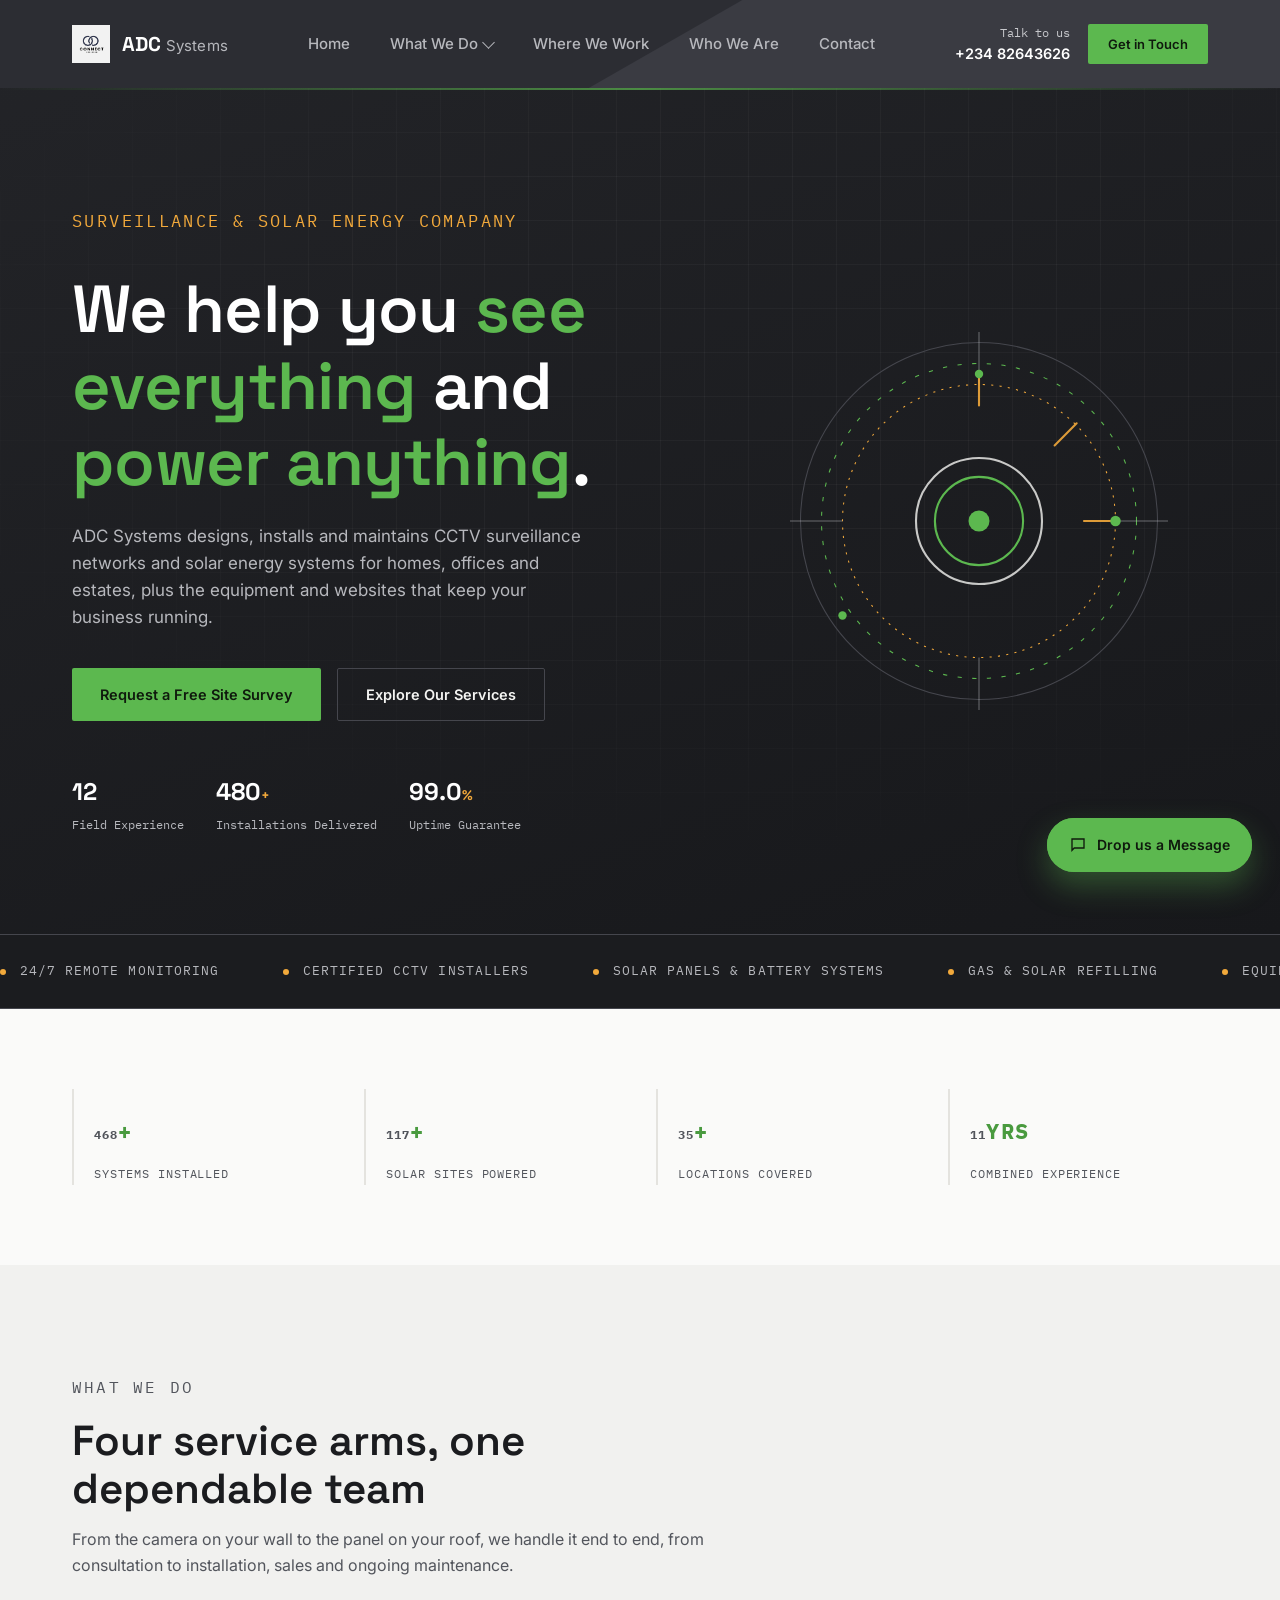
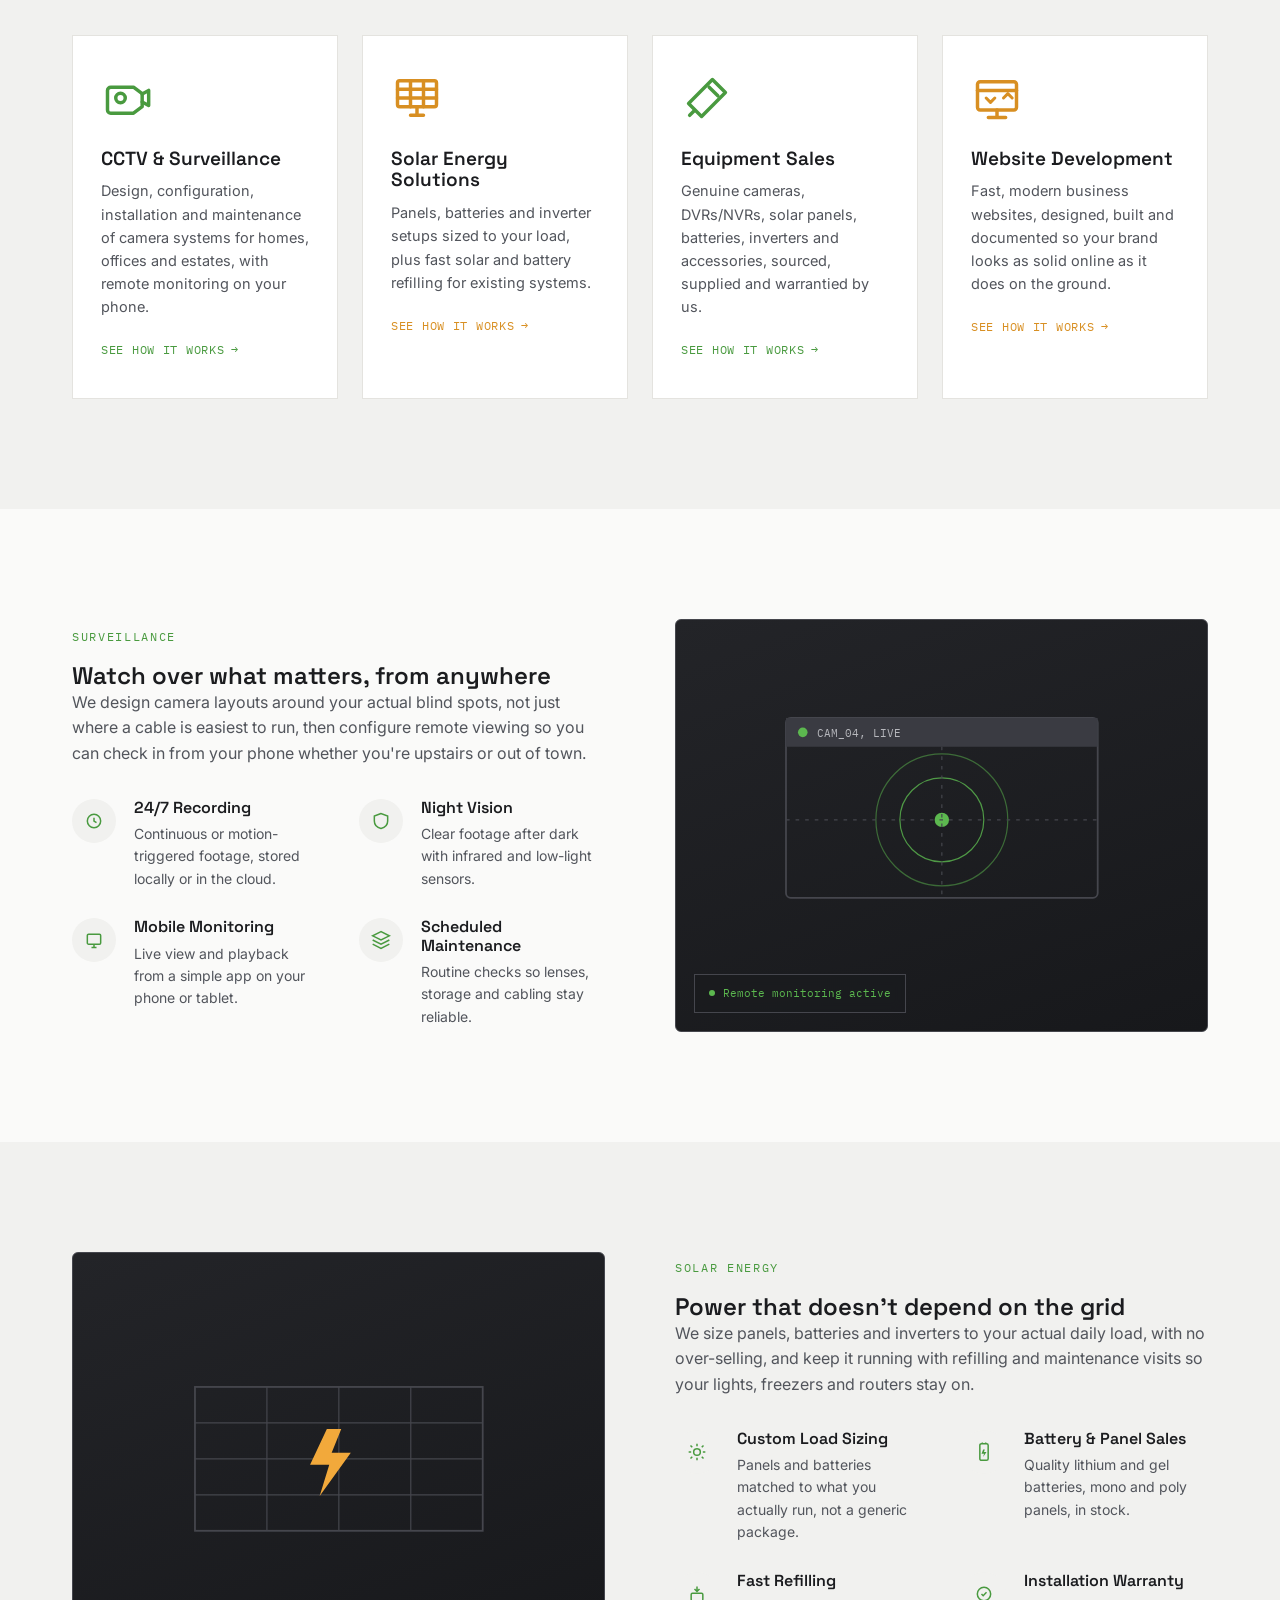
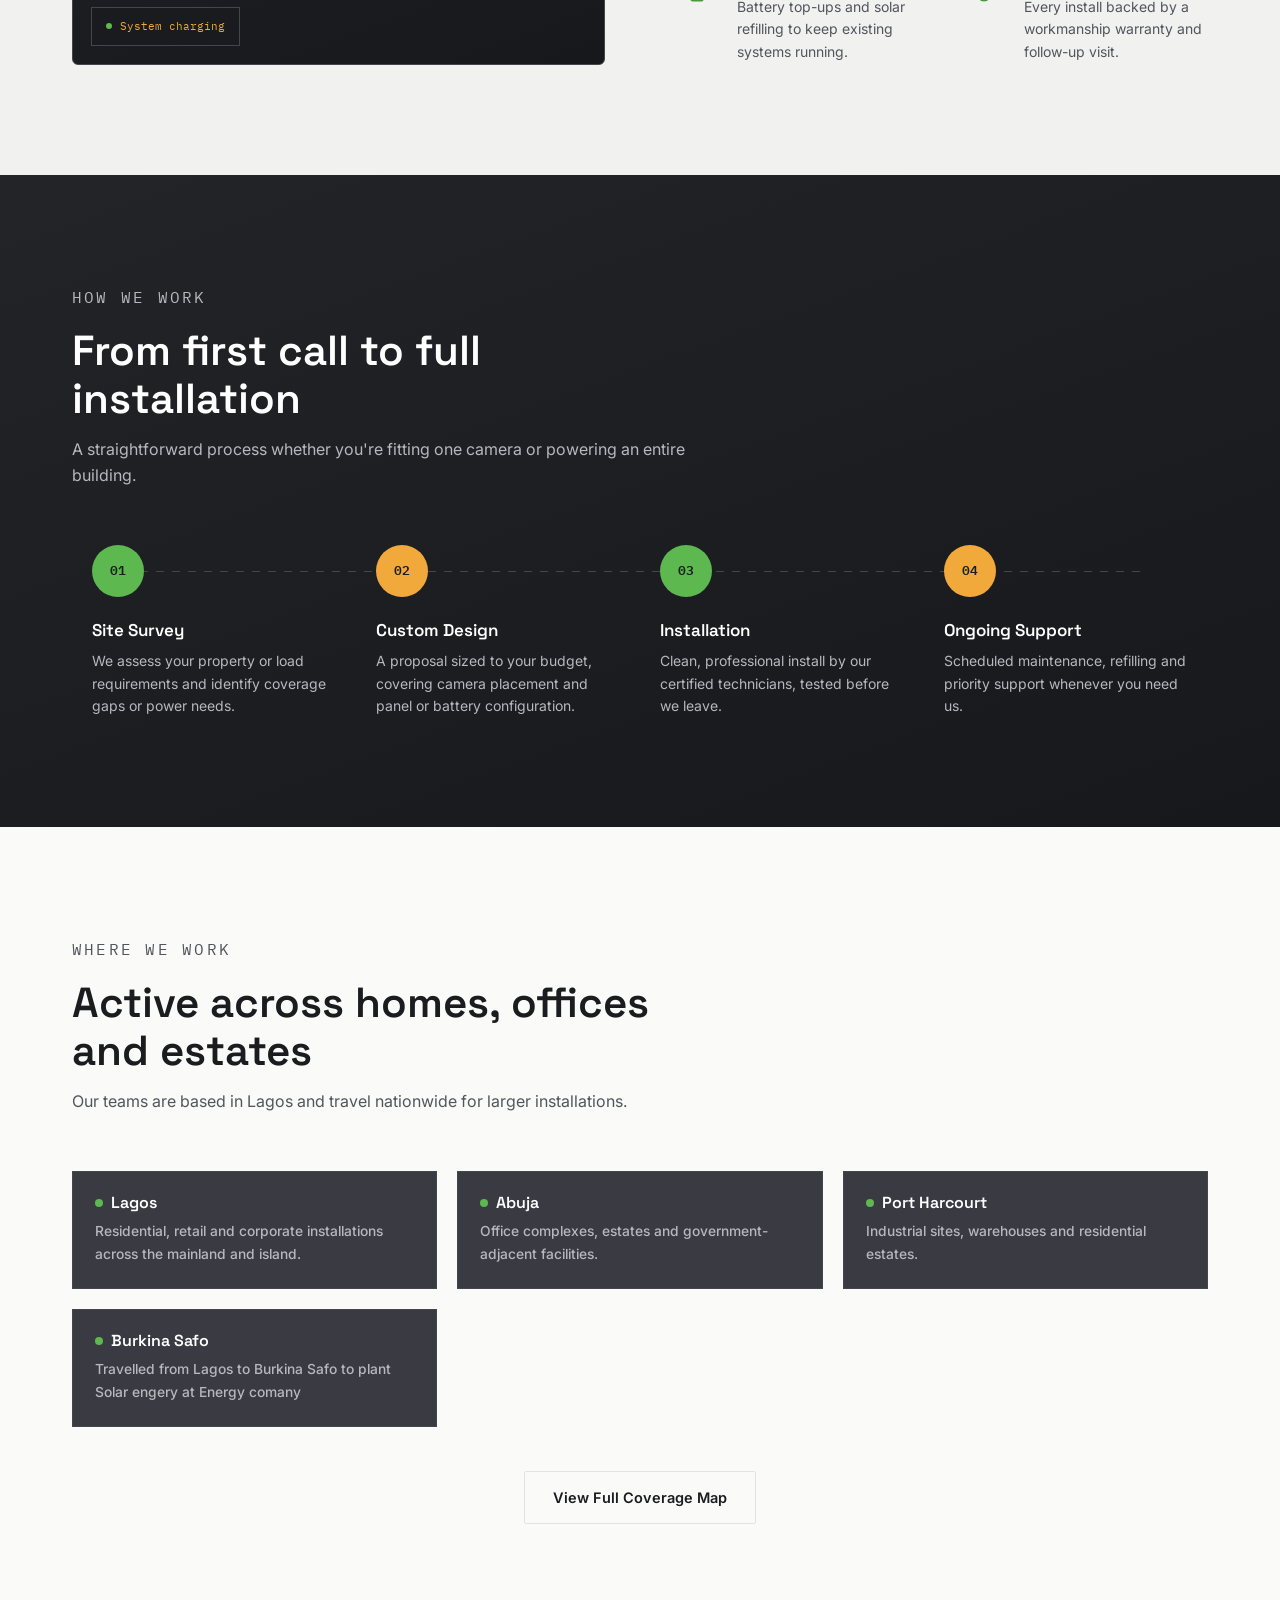
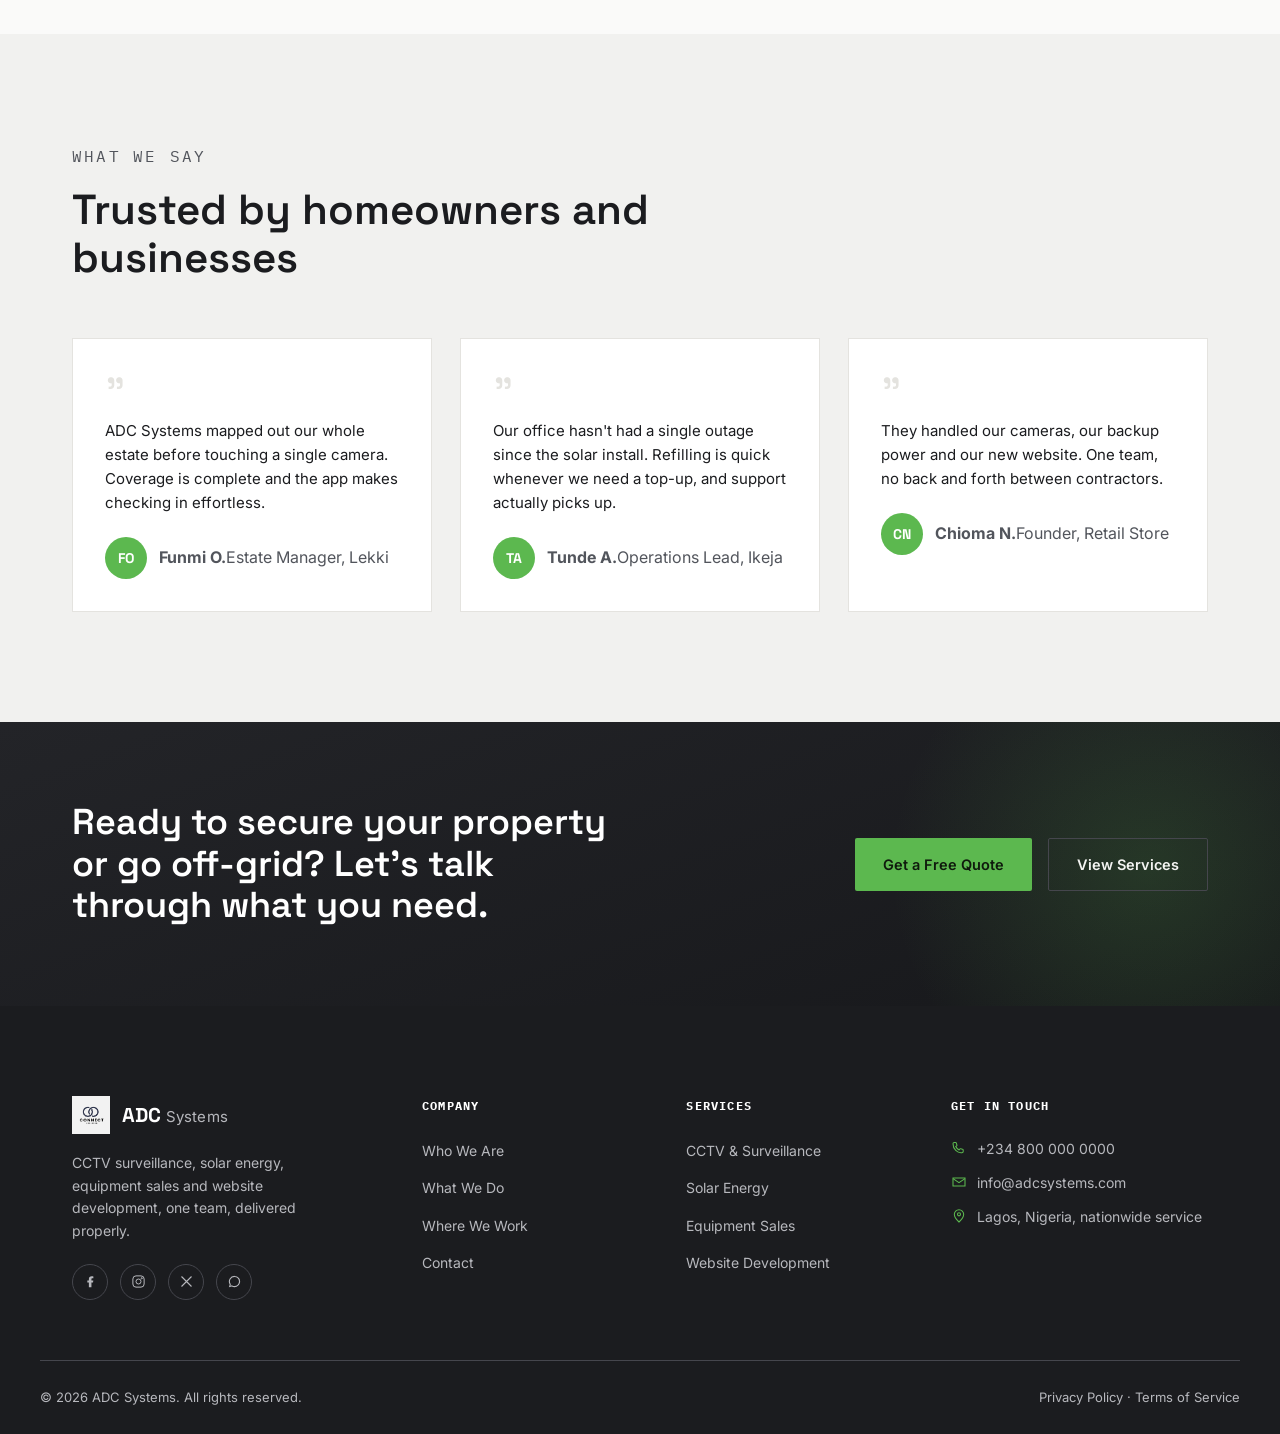
==== commit 1c67fc62: "Change all the files" ====
--- a/Adc localhost/index.html
+++ b/Adc localhost/index.html
@@ -5,6 +5,19 @@
 <meta name="viewport" content="width=device-width, initial-scale=1.0">
 <title>ADC Systems | CCTV Surveillance &amp; Solar Energy Solutions</title>
 <meta name="description" content="ADC Systems specializes in CCTV surveillance configuration, installation and maintenance, solar energy systems (panels, batteries, refilling), security equipment sales, and website development.">
+<meta name="robots" content="index, follow">
+<meta property="og:locale" content="en_US">
+<meta property="og:type" content="website">
+<meta property="og:title" content="ADC Systems | CCTV Surveillance &amp; Solar Energy Solutions">
+<meta property="og:description" content="ADC Systems specializes in CCTV surveillance configuration, installation and maintenance, solar energy systems (panels, batteries, refilling), security equipment sales, and website development.">
+<meta property="og:image" content="assets/images/logo.png">
+<meta property="og:image:alt" content="ADC Systems logo">
+<meta property="og:url" content="./index.html">
+<meta name="twitter:card" content="summary_large_image">
+<meta name="twitter:title" content="ADC Systems | CCTV Surveillance &amp; Solar Energy Solutions">
+<meta name="twitter:description" content="ADC Systems specializes in CCTV surveillance configuration, installation and maintenance, solar energy systems (panels, batteries, refilling), security equipment sales, and website development.">
+<meta name="twitter:image" content="assets/images/logo.png">
+<link rel="canonical" href="./index.html">
 <link rel="icon" href="assets/images/logo.png">
 <link rel="preconnect" href="https://fonts.googleapis.com">
 <link rel="stylesheet" href="css/style.css">
@@ -51,9 +64,9 @@
     <div class="header-cta">
       <div class="header-phone">
         <span>Talk to us</span>
-        <strong>+234 800 000 0000</strong>
-      </div>
-      <a href="contact.html" class="btn btn-primary btn-sm">Get a Quote</a>
+        <strong>+234 82643626</strong>
+      </div>
+      <a href="contact.html" class="btn btn-primary btn-sm">Get in Touch</a>
       <button class="nav-toggle" aria-label="Toggle menu"><span></span><span></span><span></span></button>
     </div>
   </div>
@@ -64,9 +77,9 @@
   <div class="hero-scanline"></div>
   <div class="hero-inner">
     <div class="hero-copy">
-      <p class="eyebrow on-dark">Surveillance &amp; Solar Energy Specialists</p>
+      <p class="eyebrow on-dark">Surveillance &amp; Solar Energy Comapany</p>
       <h1>We help you <em>see everything</em> and <em>power anything</em>.</h1>
-      <p>ADC Systems designs, installs and maintains CCTV surveillance networks and solar energy systems for homes, offices and estates — plus the equipment and websites that keep your business running.</p>
+      <p>ADC Systems designs, installs and maintains CCTV surveillance networks and solar energy systems for homes, offices and estates, plus the equipment and websites that keep your business running.</p>
       <div class="hero-actions">
         <a href="contact.html" class="btn btn-primary">Request a Free Site Survey</a>
         <a href="services.html" class="btn btn-outline">Explore Our Services</a>
@@ -139,7 +152,7 @@
     <div class="section-head reveal">
       <p class="eyebrow">What We Do</p>
       <h2>Four service arms, one dependable team</h2>
-      <p>From the camera on your wall to the panel on your roof, we handle it end to end — consultation, installation, sales and ongoing maintenance.</p>
+      <p>From the camera on your wall to the panel on your roof, we handle it end to end, from consultation to installation, sales and ongoing maintenance.</p>
     </div>
 
     <div class="services-grid">
@@ -152,7 +165,7 @@
           </svg>
         </div>
         <h3>CCTV &amp; Surveillance</h3>
-        <p>Design, configuration, installation and maintenance of camera systems for homes, offices and estates — with remote monitoring on your phone.</p>
+        <p>Design, configuration, installation and maintenance of camera systems for homes, offices and estates, with remote monitoring on your phone.</p>
         <a href="services.html#cctv" class="card-link">See how it works <span class="arrow">→</span></a>
       </div>
 
@@ -165,7 +178,7 @@
           </svg>
         </div>
         <h3>Solar Energy Solutions</h3>
-        <p>Panels, batteries and inverter setups sized to your load — plus fast solar and battery refilling for existing systems.</p>
+        <p>Panels, batteries and inverter setups sized to your load, plus fast solar and battery refilling for existing systems.</p>
         <a href="services.html#solar" class="card-link">See how it works <span class="arrow">→</span></a>
       </div>
 
@@ -177,7 +190,7 @@
           </svg>
         </div>
         <h3>Equipment Sales</h3>
-        <p>Genuine cameras, DVRs/NVRs, solar panels, batteries, inverters and accessories — sourced, supplied and warrantied by us.</p>
+        <p>Genuine cameras, DVRs/NVRs, solar panels, batteries, inverters and accessories, sourced, supplied and warrantied by us.</p>
         <a href="services.html#equipment" class="card-link">See how it works <span class="arrow">→</span></a>
       </div>
 
@@ -191,7 +204,7 @@
           </svg>
         </div>
         <h3>Website Development</h3>
-        <p>Fast, modern business websites — designed, built and documented so your brand looks as solid online as it does on the ground.</p>
+        <p>Fast, modern business websites, designed, built and documented so your brand looks as solid online as it does on the ground.</p>
         <a href="services.html#web" class="card-link">See how it works <span class="arrow">→</span></a>
       </div>
     </div>
@@ -204,7 +217,7 @@
     <div class="split-copy reveal">
       <p class="eyebrow">Surveillance</p>
       <h2>Watch over what matters, from anywhere</h2>
-      <p style="margin-bottom:32px;">We design camera layouts around your actual blind spots — not just where a cable is easiest to run — then configure remote viewing so you can check in from your phone whether you're upstairs or out of town.</p>
+      <p style="margin-bottom:32px;">We design camera layouts around your actual blind spots, not just where a cable is easiest to run, then configure remote viewing so you can check in from your phone whether you're upstairs or out of town.</p>
       <div class="feature-grid">
         <div class="feature-item">
           <div class="f-icon"><svg viewBox="0 0 24 24" fill="none" stroke="currentColor" stroke-width="1.8"><path d="M4 12a8 8 0 1 1 16 0 8 8 0 0 1-16 0Z"/><path d="M12 8v4l3 2"/></svg></div>
@@ -230,7 +243,7 @@
           <rect x="20" y="30" width="260" height="150" rx="4" fill="none" stroke="var(--line-dark)" stroke-width="1.5"></rect>
           <rect x="20" y="30" width="260" height="24" fill="var(--charcoal-2)"></rect>
           <circle cx="34" cy="42" r="4" fill="var(--lens)"></circle>
-          <text x="46" y="46" font-family="IBM Plex Mono" font-size="9" fill="#b7b8bd">CAM_04 — LIVE</text>
+          <text x="46" y="46" font-family="IBM Plex Mono" font-size="9" fill="#b7b8bd">CAM_04, LIVE</text>
           <circle cx="150" cy="115" r="55" fill="none" stroke="var(--lens)" stroke-width="1" opacity=".5"></circle>
           <circle cx="150" cy="115" r="35" fill="none" stroke="var(--lens)" stroke-width="1" opacity=".8"></circle>
           <circle cx="150" cy="115" r="6" fill="var(--lens)"></circle>
@@ -249,7 +262,7 @@
     <div class="split-copy reveal">
       <p class="eyebrow">Solar Energy</p>
       <h2>Power that doesn't depend on the grid</h2>
-      <p style="margin-bottom:32px;">We size panels, batteries and inverters to your actual daily load — no over-selling — and keep it running with refilling and maintenance visits so your lights, freezers and routers stay on.</p>
+      <p style="margin-bottom:32px;">We size panels, batteries and inverters to your actual daily load, with no over-selling, and keep it running with refilling and maintenance visits so your lights, freezers and routers stay on.</p>
       <div class="feature-grid">
         <div class="feature-item">
           <div class="f-icon"><svg viewBox="0 0 24 24" fill="none" stroke="currentColor" stroke-width="1.8"><circle cx="12" cy="12" r="4"/><path d="M12 2v3M12 19v3M4.2 4.2l2.1 2.1M17.7 17.7l2.1 2.1M2 12h3M19 12h3M4.2 19.8l2.1-2.1M17.7 6.3l2.1-2.1"/></svg></div>
@@ -305,7 +318,7 @@
       <div class="process-step reveal reveal-delay-1">
         <span class="num">02</span>
         <h4>Custom Design</h4>
-        <p>A proposal sized to your budget — camera placement or panel/battery configuration.</p>
+        <p>A proposal sized to your budget, covering camera placement and panel or battery configuration.</p>
       </div>
       <div class="process-step reveal reveal-delay-2">
         <span class="num">03</span>
@@ -334,6 +347,7 @@
       <div class="location-card reveal"><h4>Lagos</h4><p>Residential, retail and corporate installations across the mainland and island.</p></div>
       <div class="location-card reveal reveal-delay-1"><h4>Abuja</h4><p>Office complexes, estates and government-adjacent facilities.</p></div>
       <div class="location-card reveal reveal-delay-2"><h4>Port Harcourt</h4><p>Industrial sites, warehouses and residential estates.</p></div>
+      <div class="location-card reveal"><h4>Burkina Safo</h4><p>Travelled from Lagos to Burkina Safo to plant Solar engery at Energy comany</p></div>
     </div>
 
     <div style="text-align:center; margin-top:44px;">
@@ -385,7 +399,7 @@
   <div class="container footer-grid">
     <div class="footer-brand">
       <a href="index.html" class="brand"><img src="assets/images/logo.png" alt="ADC Systems logo"><span class="brand-word">ADC<small>Systems</small></span></a>
-      <p>CCTV surveillance, solar energy, equipment sales and website development — one team, delivered properly.</p>
+      <p>CCTV surveillance, solar energy, equipment sales and website development, one team, delivered properly.</p>
       <div class="footer-social">
         <a href="#" aria-label="Facebook"><svg viewBox="0 0 24 24" fill="currentColor"><path d="M13.5 21v-7.5H16l.5-3.2h-3V8.2c0-.9.3-1.6 1.7-1.6H16.6V3.8C16.1 3.7 15 3.6 13.8 3.6c-2.6 0-4.4 1.6-4.4 4.5v2.2H6.9v3.2h2.5V21h4.1Z"/></svg></a>
         <a href="#" aria-label="Instagram"><svg viewBox="0 0 24 24" fill="none" stroke="currentColor" stroke-width="1.6"><rect x="3" y="3" width="18" height="18" rx="5"/><circle cx="12" cy="12" r="4"/><circle cx="17.2" cy="6.8" r="1"/></svg></a>
@@ -419,7 +433,7 @@
       <ul class="footer-contact">
         <li><svg viewBox="0 0 24 24" fill="none" stroke="currentColor" stroke-width="1.6"><path d="M3 5.5c0-1 .8-1.8 1.8-1.8h2.1c.5 0 1 .4 1.1.9l.9 3a1.1 1.1 0 0 1-.4 1.2l-1.4 1c1 2.3 2.8 4.1 5.1 5.1l1-1.4c.3-.4.8-.5 1.2-.4l3 .9c.5.1.9.6.9 1.1v2.1c0 1-.8 1.8-1.8 1.8C9.5 20 3 13.5 3 5.5Z"/></svg><span>+234 800 000 0000</span></li>
         <li><svg viewBox="0 0 24 24" fill="none" stroke="currentColor" stroke-width="1.6"><path d="M3 6h18v12H3z"/><path d="m3 7 9 6 9-6"/></svg><span>info@adcsystems.com</span></li>
-        <li><svg viewBox="0 0 24 24" fill="none" stroke="currentColor" stroke-width="1.6"><path d="M12 21s7-6.1 7-11.5A7 7 0 0 0 5 9.5C5 14.9 12 21 12 21Z"/><circle cx="12" cy="9.5" r="2.3"/></svg><span>Lagos, Nigeria — nationwide service</span></li>
+        <li><svg viewBox="0 0 24 24" fill="none" stroke="currentColor" stroke-width="1.6"><path d="M12 21s7-6.1 7-11.5A7 7 0 0 0 5 9.5C5 14.9 12 21 12 21Z"/><circle cx="12" cy="9.5" r="2.3"/></svg><span>Lagos, Nigeria, nationwide service</span></li>
       </ul>
     </div>
   </div>
--- a/Adc localhost/css/style.css
+++ b/Adc localhost/css/style.css
@@ -94,7 +94,7 @@
   margin-bottom:16px;
 }
 .eyebrow::before{
-  content:''; width:22px; height:2px; background:var(--grad-scan);
+  display:none;
 }
 .eyebrow.on-dark{ color:var(--solar); }
 
@@ -478,10 +478,7 @@
 .testimonial .quote-mark{ font-family:var(--font-display); font-size:48px; color:var(--line); line-height:1; margin-bottom:8px; }
 .testimonial p{ font-size:15px; color:var(--text-strong); margin-bottom:22px; }
 .testimonial .who{ display:flex; align-items:center; gap:12px; }
-.testimonial .avatar{ width:42px; height:42px; border-radius:50%; background:var(--grad-scan); display:flex; align-items:center; justify-content:center; color:#fff; font-family:var(--font-display); font-weight:700; font-size:14px; }
-.testimonial .who strong{ display:block; font-size:14px; color:var(--text-strong); }
-.testimonial .who span{ font-size:12.5px; font-family:var(--font-mono); color:var(--text-body); }
-
+  .testimonial .avatar{ width:42px; height:42px; border-radius:50%; background:var(--lens); display:flex; align-items:center; justify-content:center; color:#fff; font-family:var(--font-display); font-weight:700; font-size:14px; }
 /* ---------- CTA banner ---------- */
 .cta-banner{
   position:relative; background:var(--grad-dark); padding:80px 0; overflow:hidden; color:#fff;
@@ -587,7 +584,8 @@
 /* ---------- Team ---------- */
 .team-grid{ display:grid; grid-template-columns:repeat(4,1fr); gap:24px; }
 .team-card{ background:#fff; border:1px solid var(--line); overflow:hidden; }
-.team-photo{ aspect-ratio:1/1; background:var(--grad-dark); display:flex; align-items:center; justify-content:center; color:var(--text-inverse-dim); }
+.team-photo{ aspect-ratio:1/1; background:var(--grad-dark); display:flex; align-items:center; justify-content:center; color:var(--text-inverse-dim); overflow:hidden; }
+.team-photo img{ width:100%; height:100%; object-fit:cover; display:block; }
 .team-photo svg{ width:40%; height:40%; }
 .team-info{ padding:20px; }
 .team-info h4{ font-size:15.5px; margin-bottom:4px; }
@@ -619,7 +617,7 @@
 .form-status.ok{ color:var(--lens-dark); }
 
 .map-embed{ border:1px solid var(--line-dark); aspect-ratio:16/7; background:var(--ink); position:relative; overflow:hidden; margin-top:16px; }
-.map-embed svg{ width:100%; height:100%; }
+  .map-embed iframe{ position:absolute; inset:0; width:100%; height:100%; border:0; display:block; }
 
 /* ---------- Counter reveal ---------- */
 [data-count]{ display:inline-block; }
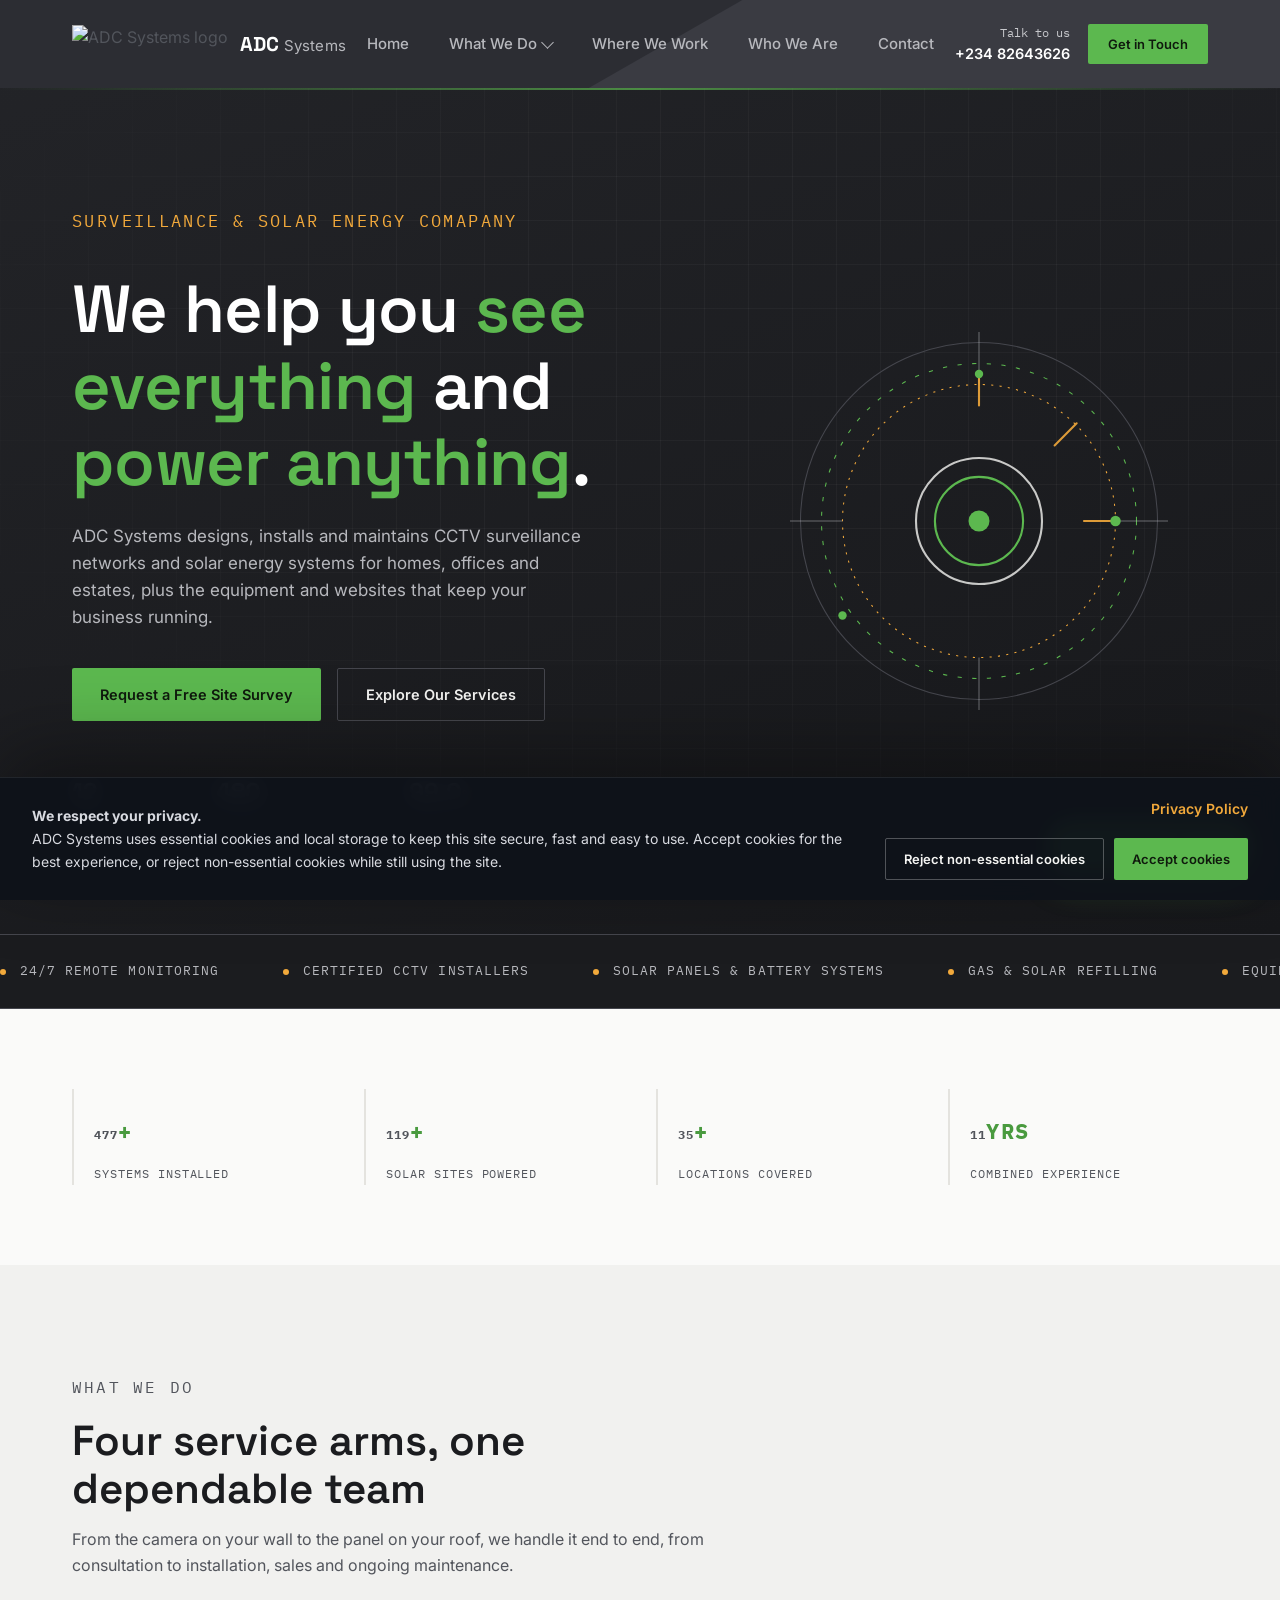
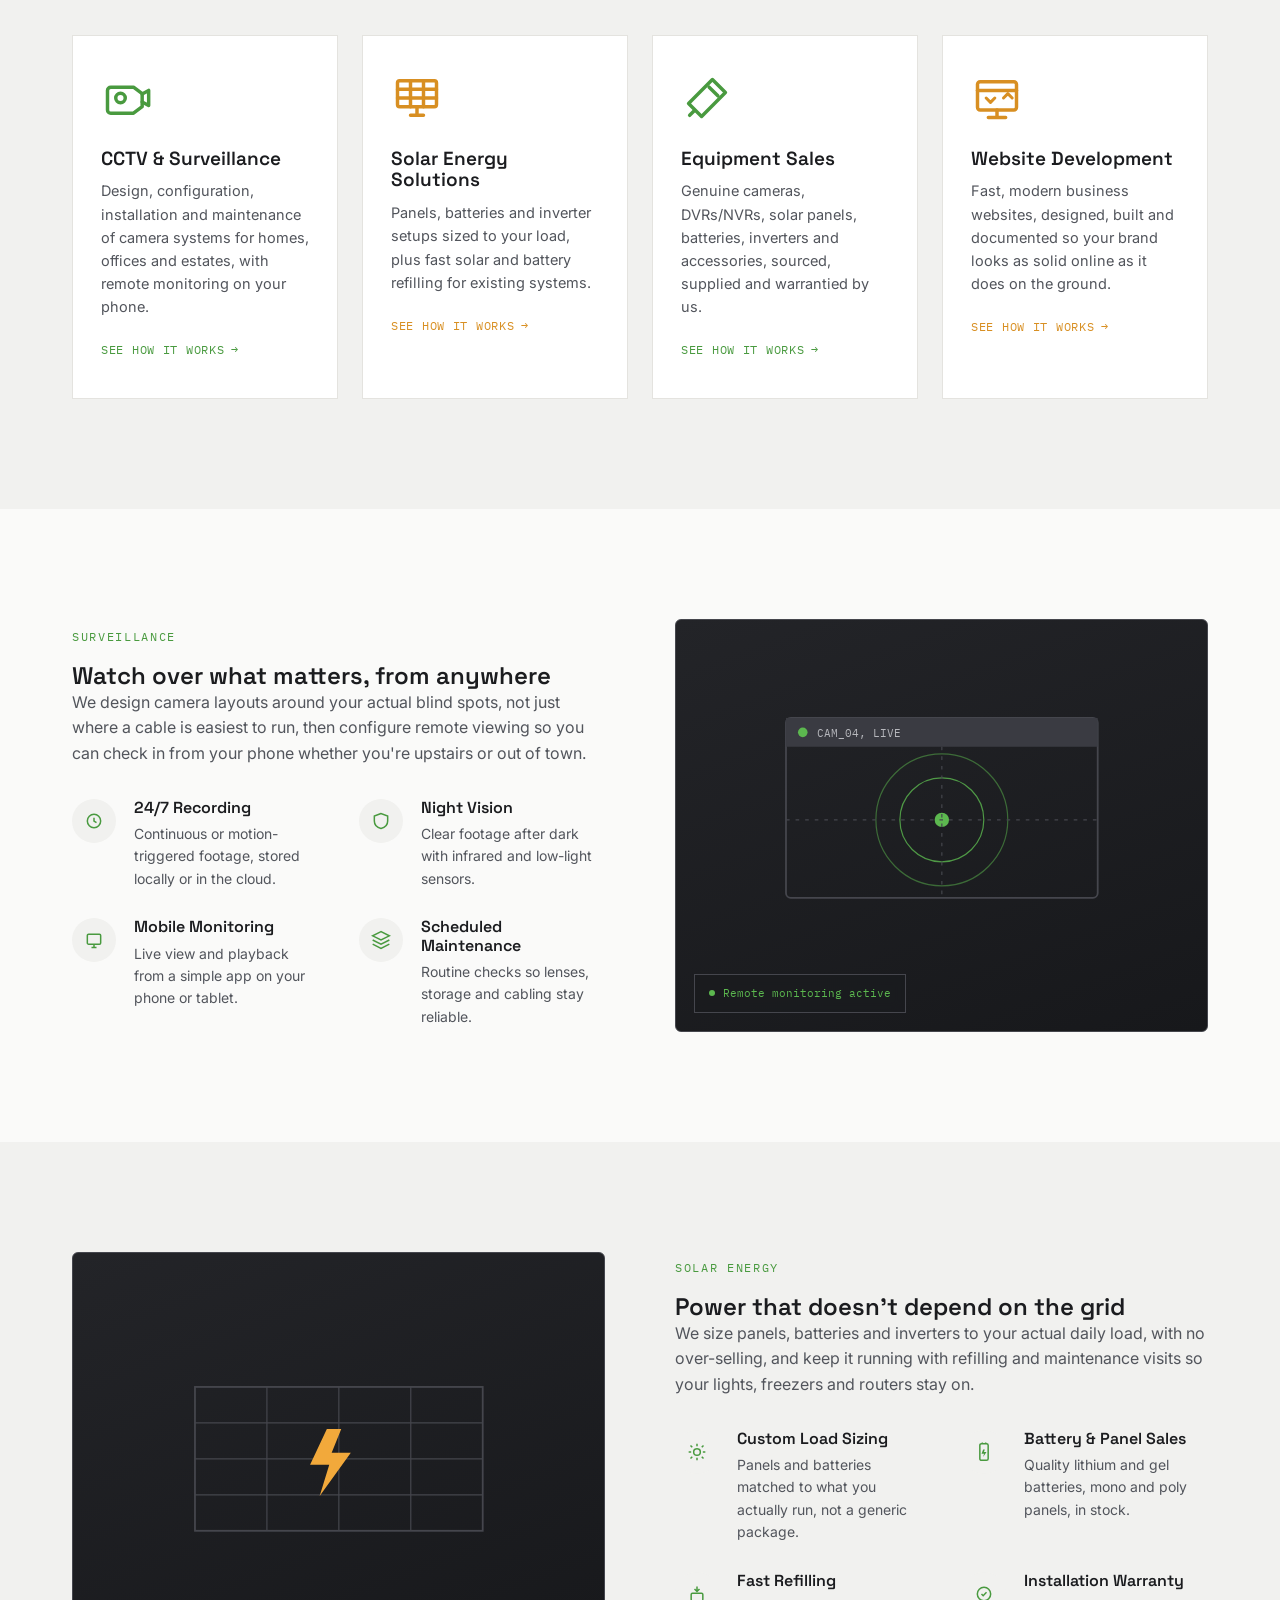
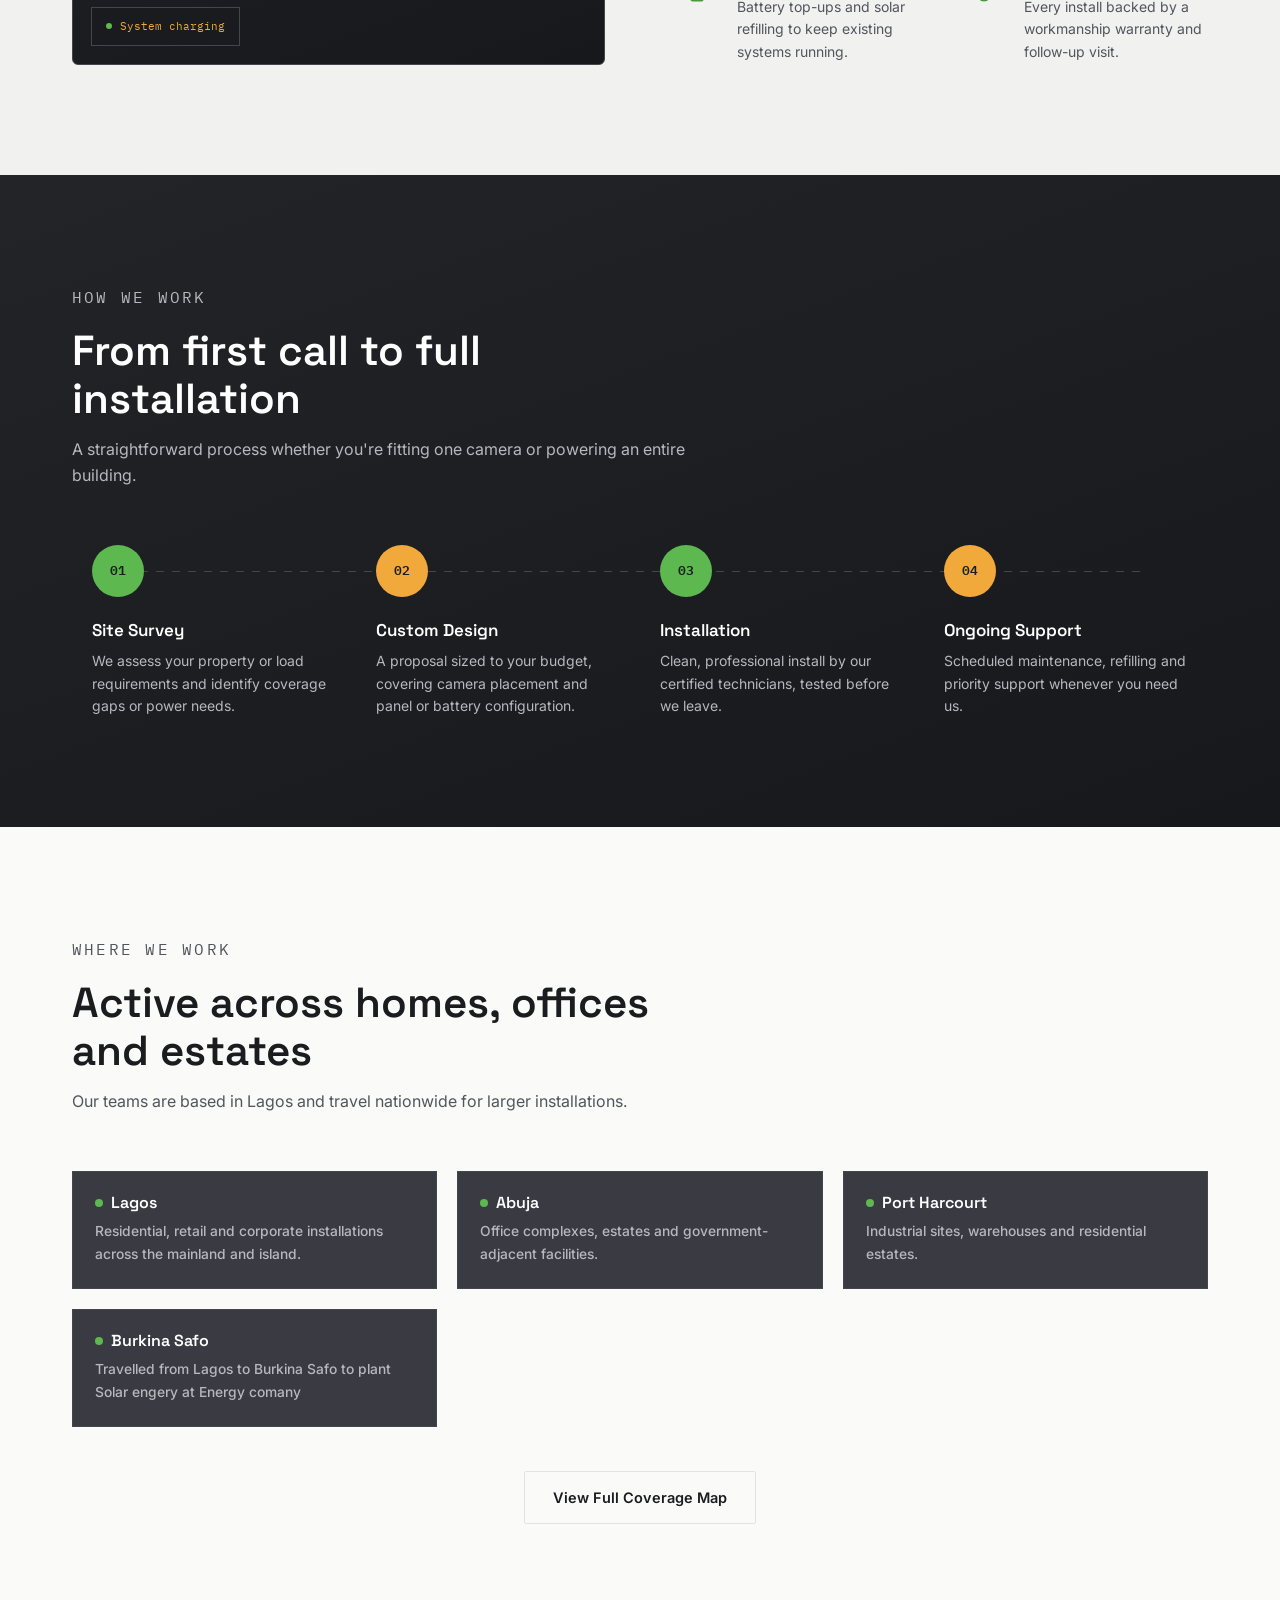
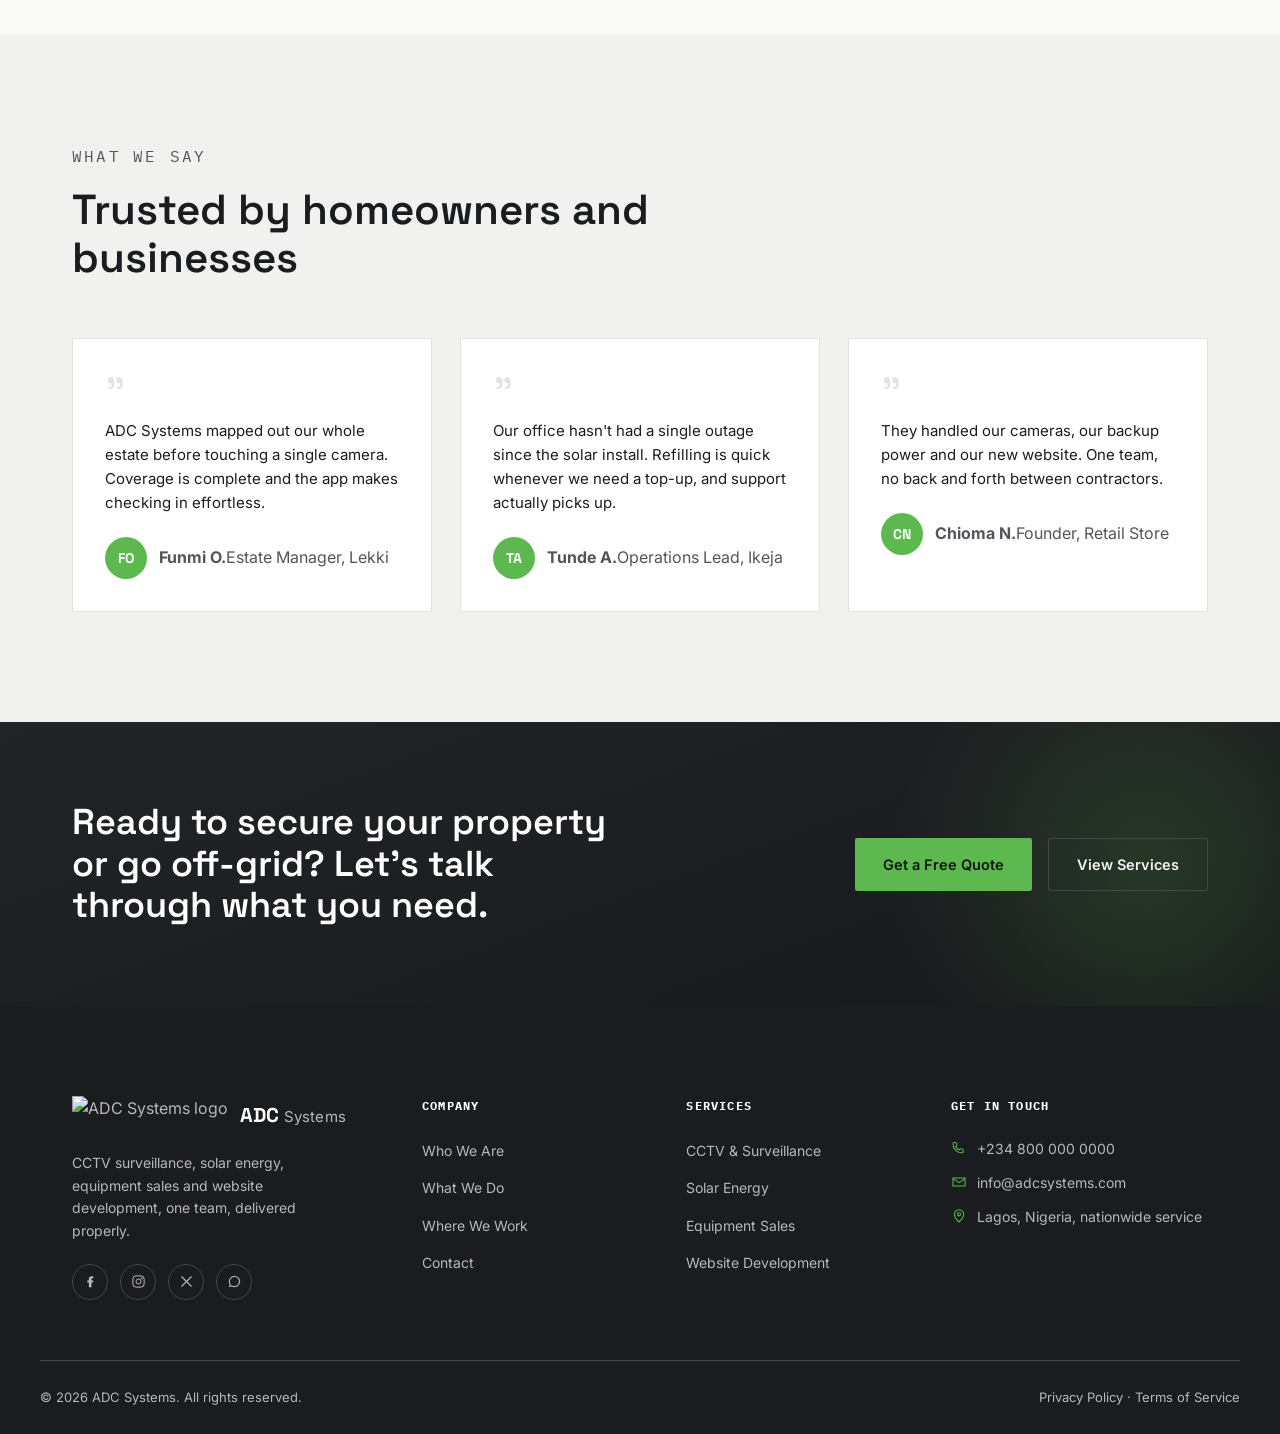
==== commit 5c412683: "Add images to the files assest and add the privacy polies" ====
--- a/Adc localhost/index.html
+++ b/Adc localhost/index.html
@@ -10,15 +10,15 @@
 <meta property="og:type" content="website">
 <meta property="og:title" content="ADC Systems | CCTV Surveillance &amp; Solar Energy Solutions">
 <meta property="og:description" content="ADC Systems specializes in CCTV surveillance configuration, installation and maintenance, solar energy systems (panels, batteries, refilling), security equipment sales, and website development.">
-<meta property="og:image" content="assets/images/logo.png">
+<meta property="og:image" content="assets/images/mainlogo.png">
 <meta property="og:image:alt" content="ADC Systems logo">
 <meta property="og:url" content="./index.html">
 <meta name="twitter:card" content="summary_large_image">
 <meta name="twitter:title" content="ADC Systems | CCTV Surveillance &amp; Solar Energy Solutions">
 <meta name="twitter:description" content="ADC Systems specializes in CCTV surveillance configuration, installation and maintenance, solar energy systems (panels, batteries, refilling), security equipment sales, and website development.">
-<meta name="twitter:image" content="assets/images/logo.png">
+<meta name="twitter:image" content="assets/images/mainlogo.png">
 <link rel="canonical" href="./index.html">
-<link rel="icon" href="assets/images/logo.png">
+<link rel="icon" href="assets/images/mainlogo.png">
 <link rel="preconnect" href="https://fonts.googleapis.com">
 <link rel="stylesheet" href="css/style.css">
 </head>
@@ -39,7 +39,7 @@
 <header class="site-header">
   <div class="header-inner">
     <a href="index.html" class="brand">
-      <img src="assets/images/logo.png" alt="ADC Systems logo">
+      <img src="assets/images/mainlogo.png" alt="ADC Systems logo">
       <span class="brand-word">ADC<small>Systems</small></span>
     </a>
 
@@ -129,6 +129,7 @@
     <span>Website Development</span>
     <span>24/7 Remote Monitoring</span>
     <span>Certified CCTV Installers</span>
+    <span>Smart Door Locks &amp; Access Control</span>
     <span>Solar Panels &amp; Battery Systems</span>
     <span>Gas &amp; Solar Refilling</span>
     <span>Equipment Sales</span>
@@ -398,7 +399,7 @@
 <footer class="site-footer">
   <div class="container footer-grid">
     <div class="footer-brand">
-      <a href="index.html" class="brand"><img src="assets/images/logo.png" alt="ADC Systems logo"><span class="brand-word">ADC<small>Systems</small></span></a>
+      <a href="index.html" class="brand"><img src="assets/images/mainlogo.png" alt="ADC Systems logo"><span class="brand-word">ADC<small>Systems</small></span></a>
       <p>CCTV surveillance, solar energy, equipment sales and website development, one team, delivered properly.</p>
       <div class="footer-social">
         <a href="#" aria-label="Facebook"><svg viewBox="0 0 24 24" fill="currentColor"><path d="M13.5 21v-7.5H16l.5-3.2h-3V8.2c0-.9.3-1.6 1.7-1.6H16.6V3.8C16.1 3.7 15 3.6 13.8 3.6c-2.6 0-4.4 1.6-4.4 4.5v2.2H6.9v3.2h2.5V21h4.1Z"/></svg></a>
@@ -440,7 +441,7 @@
 
   <div class="container footer-bottom">
     <span>&copy; <span class="js-year"></span> ADC Systems. All rights reserved.</span>
-    <span><a href="#">Privacy Policy</a> &middot; <a href="#">Terms of Service</a></span>
+    <span><a href="privacy-policy.html">Privacy Policy</a> &middot; <a href="terms-of-service.html">Terms of Service</a></span>
   </div>
 </footer>
 
--- a/Adc localhost/css/style.css
+++ b/Adc localhost/css/style.css
@@ -232,6 +232,39 @@
 .btn-ghost .arrow{ transition:transform var(--fast) var(--ease); }
 .btn-ghost:hover .arrow{ transform:translateX(6px); }
 .btn-sm{ padding:10px 20px; font-size:13px; }
+
+/* ---------- Cookie consent banner ---------- */
+.cookie-banner{
+  position:fixed;
+  left:0;
+  right:0;
+  bottom:0;
+  z-index:2000;
+  display:flex;
+  align-items:center;
+  justify-content:space-between;
+  gap:18px;
+  padding:20px 32px;
+  background:rgba(14,18,25,.96);
+  color:#f4f4f2;
+  border-top:1px solid rgba(255,255,255,.08);
+  box-shadow:0 -24px 80px rgba(0,0,0,.35);
+  backdrop-filter:blur(10px);
+}
+.cookie-banner-copy{ max-width:820px; }
+.cookie-banner-title{ margin:0 0 8px; font-size:15px; font-weight:700; color:#fff; }
+.cookie-banner-copy p{ margin:0; color:#d8dae0; line-height:1.65; font-size:14px; }
+.cookie-banner-actions{ display:flex; flex-wrap:wrap; align-items:center; justify-content:flex-end; gap:18px; }
+.cookie-banner-link{ color:var(--solar); font-size:14px; font-weight:600; white-space:nowrap; }
+.cookie-banner-buttons{ display:flex; flex-wrap:wrap; gap:10px; justify-content:flex-end; }
+.cookie-banner .btn{ padding:12px 18px; font-size:13px; }
+.cookie-banner .btn-outline{ color:#f4f4f2; border-color:rgba(255,255,255,.28); }
+.cookie-banner .btn-outline:hover{ color:var(--lens); border-color:var(--lens); }
+@media(max-width:760px){
+  .cookie-banner{ flex-direction:column; align-items:stretch; text-align:center; padding:22px 20px; }
+  .cookie-banner-actions{ justify-content:center; }
+  .cookie-banner-copy{ width:100%; }
+}
 
 /* ---------- Hero ---------- */
 .hero{
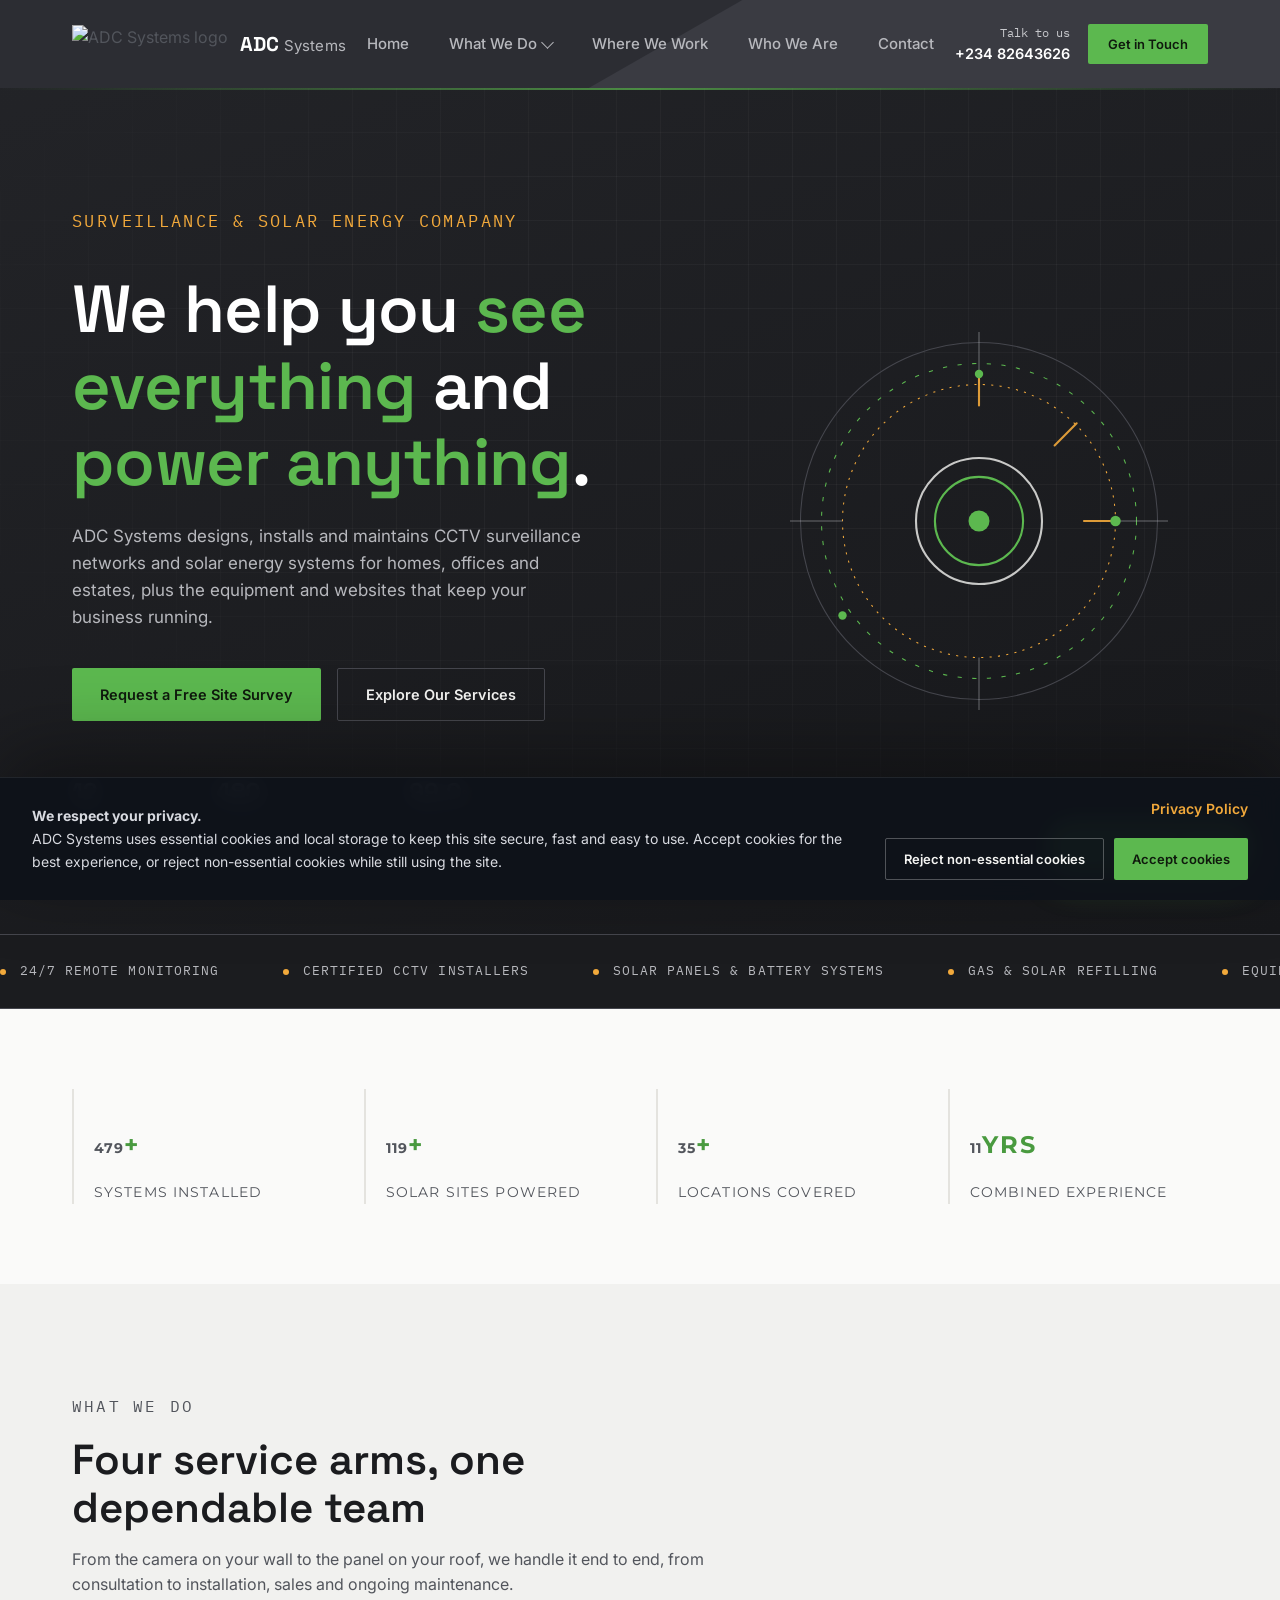
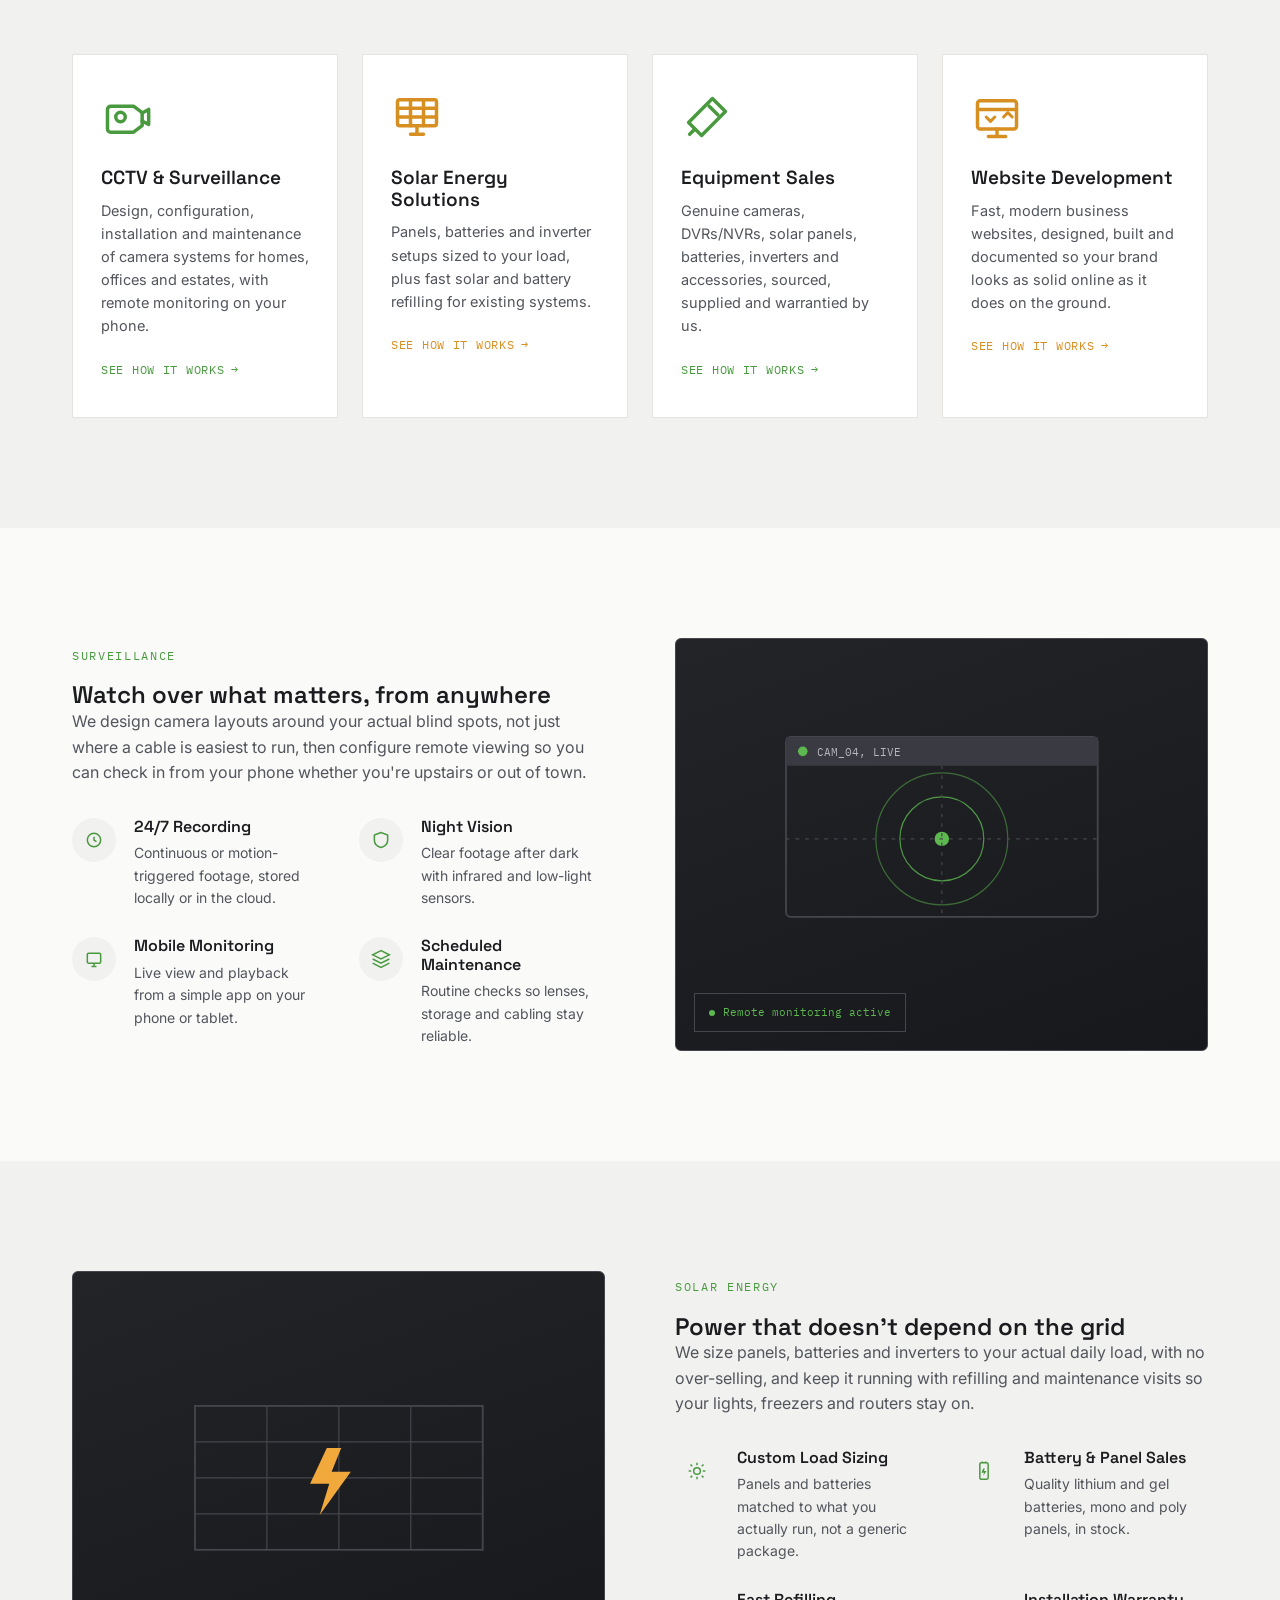
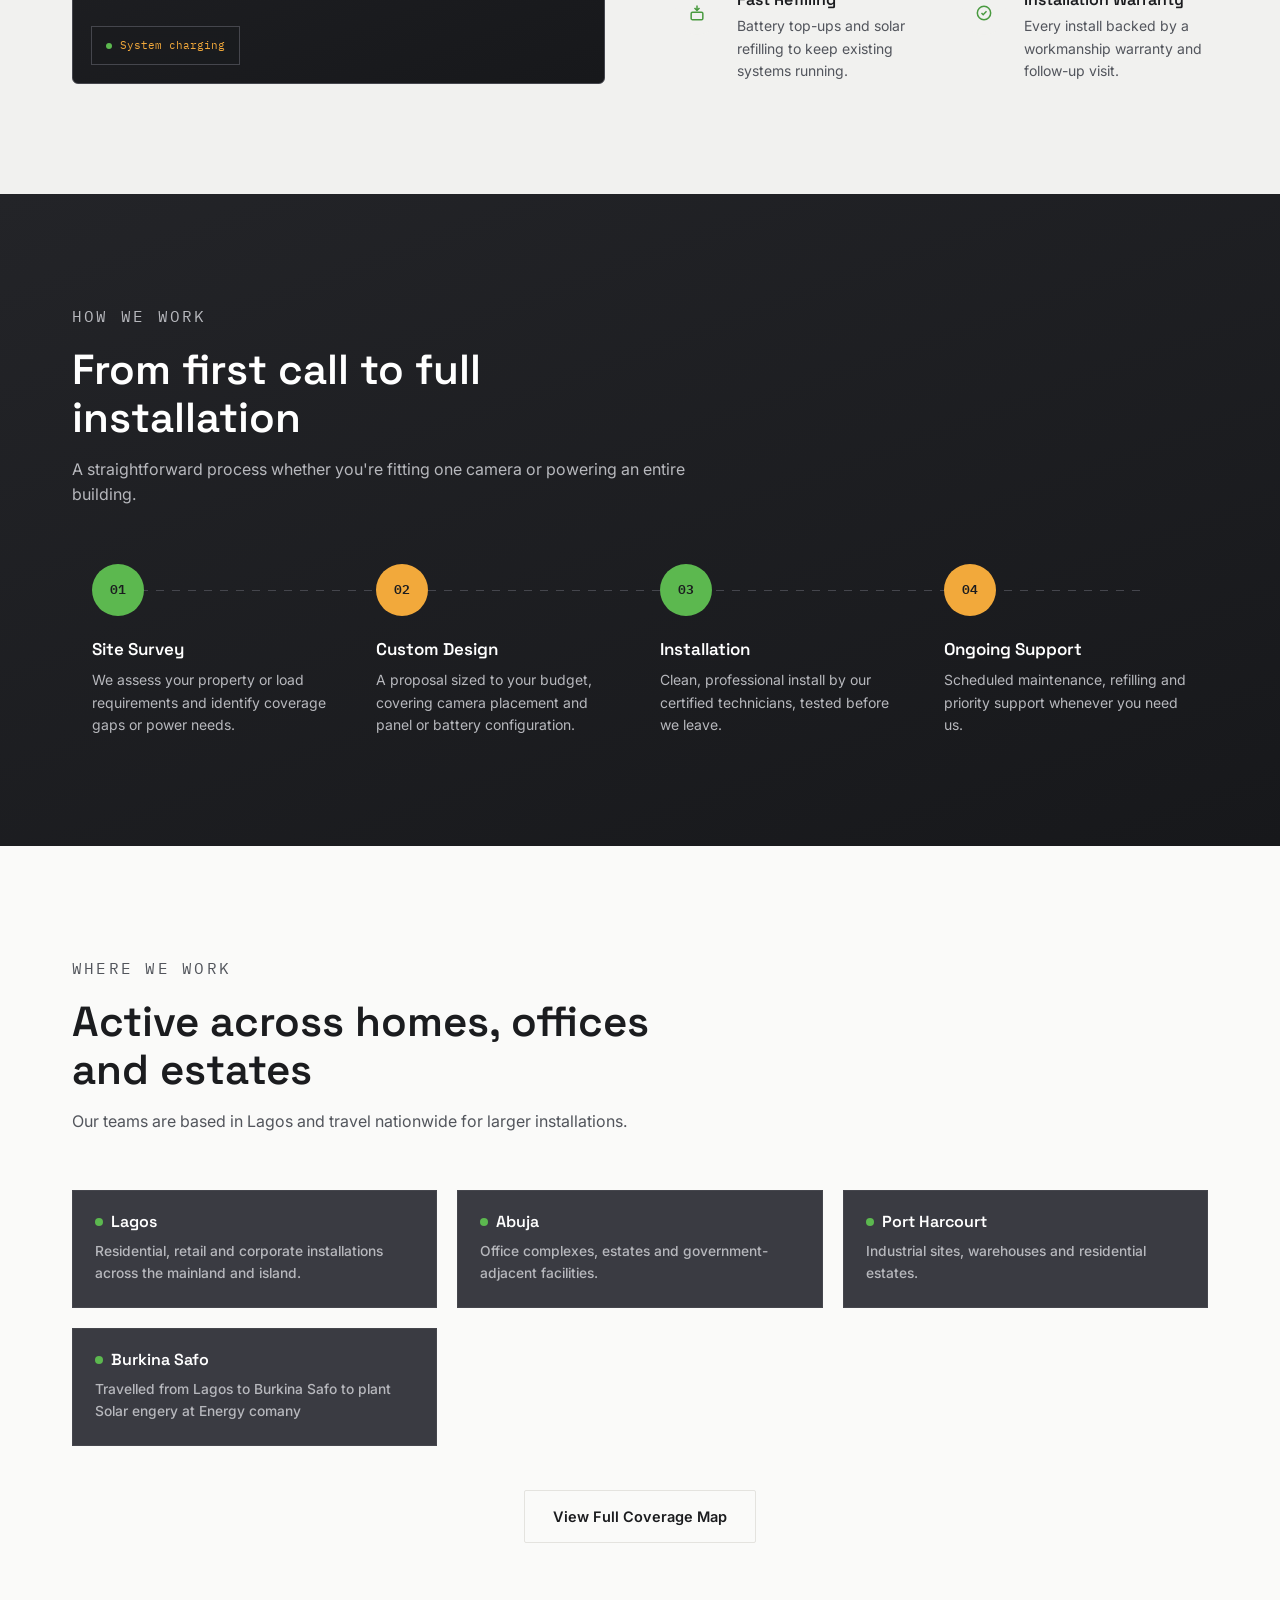
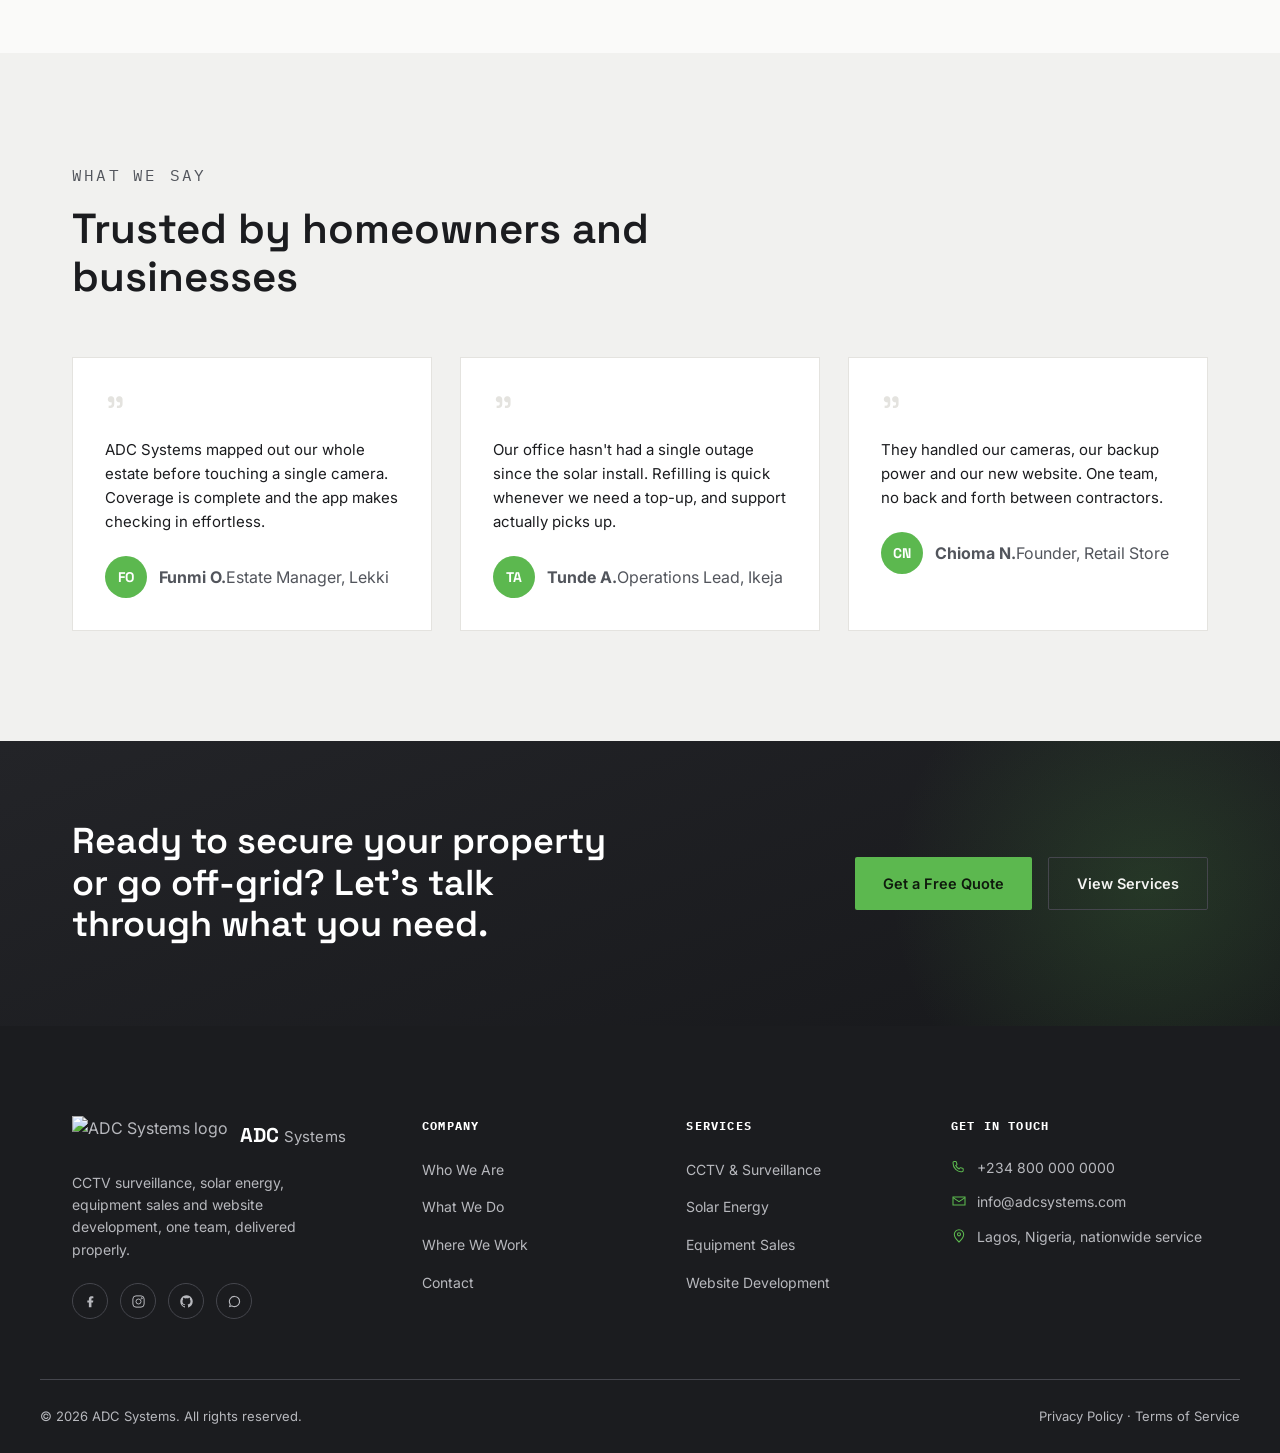
==== commit 8acb58d4: "Updated pages githublink" ====
--- a/Adc localhost/index.html
+++ b/Adc localhost/index.html
@@ -404,7 +404,7 @@
       <div class="footer-social">
         <a href="#" aria-label="Facebook"><svg viewBox="0 0 24 24" fill="currentColor"><path d="M13.5 21v-7.5H16l.5-3.2h-3V8.2c0-.9.3-1.6 1.7-1.6H16.6V3.8C16.1 3.7 15 3.6 13.8 3.6c-2.6 0-4.4 1.6-4.4 4.5v2.2H6.9v3.2h2.5V21h4.1Z"/></svg></a>
         <a href="#" aria-label="Instagram"><svg viewBox="0 0 24 24" fill="none" stroke="currentColor" stroke-width="1.6"><rect x="3" y="3" width="18" height="18" rx="5"/><circle cx="12" cy="12" r="4"/><circle cx="17.2" cy="6.8" r="1"/></svg></a>
-        <a href="#" aria-label="X"><svg viewBox="0 0 24 24" fill="currentColor"><path d="M4 4l16 16M20 4 4 20" stroke="currentColor" stroke-width="1.8" fill="none"/></svg></a>
+        <a href="https://github.com/" target="_blank" rel="noopener noreferrer" aria-label="GitHub"><svg viewBox="0 0 24 24" fill="currentColor"><path d="M12 2C6.477 2 2 6.477 2 12c0 4.418 2.865 8.166 6.839 9.489.5.092.682-.217.682-.483 0-.237-.009-.868-.014-1.703-2.782.605-3.369-1.34-3.369-1.34-.454-1.155-1.11-1.464-1.11-1.464-.907-.62.069-.607.069-.607 1.003.071 1.531 1.031 1.531 1.031.892 1.529 2.341 1.088 2.91.832.091-.647.35-1.088.636-1.339-2.22-.252-4.555-1.11-4.555-4.945 0-1.091.39-1.984 1.029-2.682-.103-.253-.446-1.27.098-2.645 0 0 .84-.269 2.75 1.025A9.564 9.564 0 0 1 12 6.844c.85.004 1.705.115 2.504.337 1.909-1.294 2.748-1.025 2.748-1.025.546 1.375.202 2.392.1 2.645.64.698 1.028 1.591 1.028 2.682 0 3.844-2.339 4.69-4.566 4.936.36.31.68.923.68 1.861 0 1.343-.012 2.426-.012 2.755 0 .268.18.58.688.482C19.135 20.164 22 16.418 22 12c0-5.523-4.477-10-10-10Z"/></svg></a>
         <a href="#" aria-label="WhatsApp"><svg viewBox="0 0 24 24" fill="currentColor"><path d="M12 3a9 9 0 0 0-7.7 13.7L3 21l4.5-1.2A9 9 0 1 0 12 3Zm0 1.8a7.2 7.2 0 1 1 0 14.4 7.1 7.1 0 0 1-3.7-1l-.3-.2-2.6.7.7-2.5-.2-.3A7.2 7.2 0 0 1 12 4.8Z"/></svg></a>
       </div>
     </div>
--- a/Adc localhost/css/style.css
+++ b/Adc localhost/css/style.css
@@ -331,10 +331,10 @@
 /* ---------- Stats ---------- */
 .stats{ background:var(--paper); padding:80px 0; }
 .stats-grid{ display:grid; grid-template-columns:repeat(4,1fr); gap:32px; }
-.stat{ border-left:2px solid var(--line); padding-left:20px; }
-.stat strong{ font-family:var(--font-display); font-size:44px; display:block; color:var(--text-strong); }
-.stat strong .unit{ font-size:22px; color:var(--lens-dark); }
-.stat span{ font-family:var(--font-mono); font-size:12px; text-transform:uppercase; letter-spacing:.08em; color:var(--text-body); }
+.stat{ font-family:var(--font-nav); border-left:2px solid var(--line); padding-left:20px; }
+.stat strong{ font-family:var(--font-nav); font-size:56px; display:block; color:var(--text-strong); }
+.stat strong .unit{ font-size:24px; color:var(--lens-dark); }
+.stat span{ font-family:var(--font-nav); font-size:14px; text-transform:uppercase; letter-spacing:.08em; color:var(--text-body); }
 
 /* ---------- Reveal on scroll ---------- */
 .reveal{ opacity:0; transform:translateY(28px); transition:opacity .7s var(--ease), transform .7s var(--ease); }
